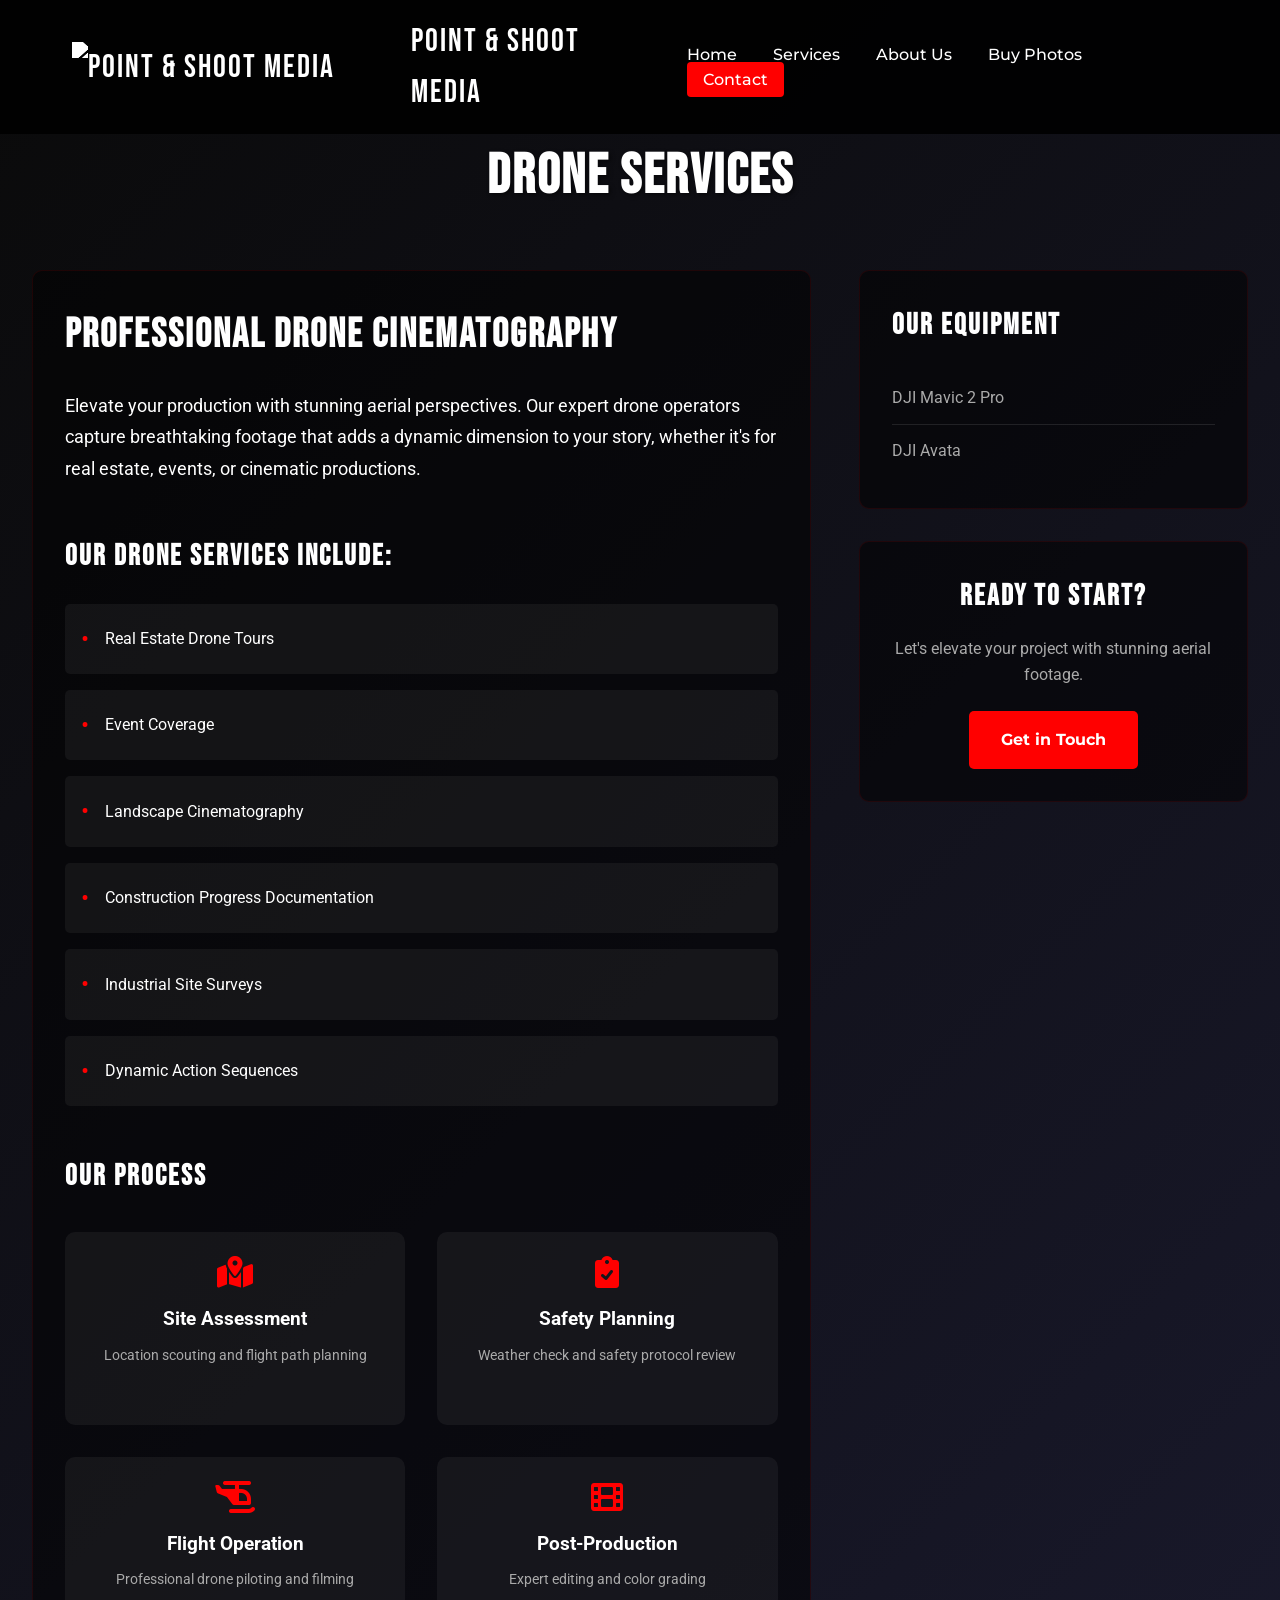
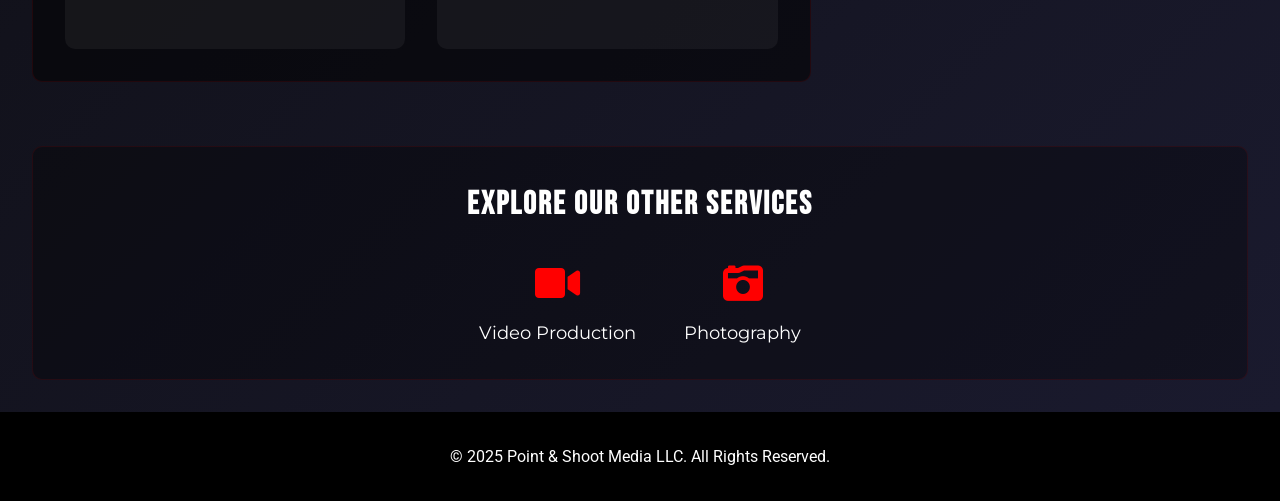
==== drone-services.html @ abb9f900 "Add files via upload" ====
<!DOCTYPE html>
<html lang="en">
<head>
    <meta charset="UTF-8">
    <meta name="viewport" content="width=device-width, initial-scale=1.0">
    <title>Drone Services - Point & Shoot Media LLC</title>
    <meta name="description" content="Professional drone cinematography and aerial services for stunning perspectives and dynamic shots.">
    <link rel="stylesheet" href="styles.css">
    <link rel="stylesheet" href="https://cdnjs.cloudflare.com/ajax/libs/font-awesome/6.0.0/css/all.min.css">
    <link href="https://fonts.googleapis.com/css2?family=Bebas+Neue&family=Montserrat:wght@400;700&family=Roboto:wght@300;400;500&display=swap" rel="stylesheet">
</head>
<body>
    <!-- Navigation -->
    <nav class="navbar">
        <div class="nav-container">
            <a href="index.html" class="logo" style="display: flex; align-items: center;"><img src="assets/Branding/ICON ONLY.png" alt="Point & Shoot Media Logo" class="nav-logo" style="height: 50px; margin-right: 15px; filter: brightness(0) invert(1);"> Point & Shoot Media</a>
            <div class="nav-links">
                <a href="index.html#home">Home</a>
                <a href="index.html#services">Services</a>
                <a href="index.html#about">About Us</a>
                <a href="https://www.clementho.com" target="_blank">Buy Photos</a>
                <a href="index.html#about" style="background-color: #ff0000; color: white; padding: 8px 16px; border-radius: 4px;">Contact</a>
            </div>
        </div>
    </nav>

    <!-- Service Detail Section -->
    <section class="service-detail-section">
        <div class="service-detail-container">
            <h1>Drone Services</h1>
            
            <div class="service-overview">
                <div class="service-main-content">
                    <h2>Professional Drone Cinematography</h2>
                    <p>Elevate your production with stunning aerial perspectives. Our expert drone operators capture breathtaking footage that adds a dynamic dimension to your story, whether it's for real estate, events, or cinematic productions.</p>
                    
                    <div class="service-features">
                        <h3>Our Drone Services Include:</h3>
                        <ul>
                            <li>Real Estate Drone Tours</li>
                            <li>Event Coverage</li>
                            <li>Landscape Cinematography</li>
                            <li>Construction Progress Documentation</li>
                            <li>Industrial Site Surveys</li>
                            <li>Dynamic Action Sequences</li>
                        </ul>
                    </div>

                    <div class="process-section">
                        <h3>Our Process</h3>
                        <div class="process-steps">
                            <div class="step">
                                <i class="fas fa-map-marked-alt"></i>
                                <h4>Site Assessment</h4>
                                <p>Location scouting and flight path planning</p>
                            </div>
                            <div class="step">
                                <i class="fas fa-clipboard-check"></i>
                                <h4>Safety Planning</h4>
                                <p>Weather check and safety protocol review</p>
                            </div>
                            <div class="step">
                                <i class="fas fa-helicopter"></i>
                                <h4>Flight Operation</h4>
                                <p>Professional drone piloting and filming</p>
                            </div>
                            <div class="step">
                                <i class="fas fa-film"></i>
                                <h4>Post-Production</h4>
                                <p>Expert editing and color grading</p>
                            </div>
                        </div>
                    </div>
                </div>
                
                <div class="service-sidebar">
                    <div class="equipment-section">
                        <h3>Our Equipment</h3>
                        <ul>
                            <li>DJI Mavic 2 Pro</li>
                            <li>DJI Avata</li>
                        </ul>
                    </div>

                    <div class="cta-box">
                        <h3>Ready to Start?</h3>
                        <p>Let's elevate your project with stunning aerial footage.</p>
                        <a href="index.html#about" class="cta-button">Get in Touch</a>
                    </div>
                </div>
            </div>

            <!-- Other Services Section -->
            <div class="other-services">
                <h3>Explore Our Other Services</h3>
                <div class="other-services-grid">
                    <a href="video-production.html" class="other-service-item">
                        <i class="fas fa-video"></i>
                        <span>Video Production</span>
                    </a>
                    <a href="photography.html" class="other-service-item">
                        <i class="fas fa-camera-retro"></i>
                        <span>Photography</span>
                    </a>
                </div>
            </div>
        </div>
    </section>

    <!-- Footer -->
    <footer>
        <p>© 2025 Point & Shoot Media LLC. All Rights Reserved.</p>
    </footer>

    <button id="back-to-top" aria-label="Back to top">
        <i class="fas fa-arrow-up"></i>
    </button>

    <script src="script.js"></script>
</body>
</html>
---- styles.css ----
/* Global Styles */
* {
    margin: 0;
    padding: 0;
    box-sizing: border-box;
}

:root {
    --primary-color: #ff0000;
    --secondary-color: #000000;
    --text-color: #ffffff;
    --background-dark: #1a1a1a;
    --background-light: #f5f5f5;
}

body {
    font-family: 'Roboto', sans-serif;
    line-height: 1.6;
    color: var(--text-color);
    overflow-x: hidden;
}

h1, h2, h3 {
    font-family: 'Bebas Neue', sans-serif;
    letter-spacing: 2px;
}

h2 {
    font-size: 3rem;
    margin-bottom: 2rem;
    text-align: center;
}

.section {
    padding: 5rem 2rem;
    min-height: 100vh;
    display: flex;
    flex-direction: column;
    justify-content: center;
}

/* Navigation */
.navbar {
    position: fixed;
    top: 0;
    left: 0;
    width: 100%;
    background-color: rgba(0, 0, 0, 0.9);
    z-index: 1000;
    padding: 1rem 0;
    transition: background-color 0.3s ease;
}

.nav-container {
    max-width: 1200px;
    margin: 0 auto;
    display: flex;
    justify-content: space-between;
    align-items: center;
    padding: 0 2rem;
}

.logo {
    font-family: 'Bebas Neue', sans-serif;
    font-size: 2rem;
    color: var(--text-color);
    text-decoration: none;
    letter-spacing: 2px;
}

.nav-links a {
    color: var(--text-color);
    text-decoration: none;
    margin-left: 2rem;
    font-family: 'Montserrat', sans-serif;
    font-weight: 500;
    transition: color 0.3s ease;
}

.nav-links a:hover {
    color: var(--primary-color);
}

.nav-links a[href="#contact"] {
    background-color: var(--primary-color);
    padding: 0.5rem 1rem;
    border-radius: 5px;
    transition: all 0.3s ease;
}

.nav-links a[href="#contact"]:hover {
    background-color: #cc0000;
    transform: translateY(-2px);
    color: var(--text-color);
}

/* Home Section */
.home-section {
    padding: 0;
    position: relative;
}

.video-container {
    position: relative;
    width: 100vw;
    height: 100vh;
    overflow: hidden;
}

#background-video {
    position: absolute;
    top: 50%;
    left: 50%;
    transform: translate(-50%, -50%);
    min-width: 100%;
    min-height: 100%;
    width: auto;
    height: auto;
    z-index: 1;
}

.overlay {
    position: absolute;
    top: 0;
    left: 0;
    width: 100%;
    height: 100%;
    background: linear-gradient(to bottom, rgba(0,0,0,0.3), rgba(0,0,0,0.7));
    z-index: 2;
}

.hero-content {
    position: absolute;
    top: 50%;
    left: 50%;
    transform: translate(-50%, -50%);
    text-align: center;
    z-index: 3;
    width: 80%;
    max-width: 800px;
}

.hero-content h1 {
    font-size: 4rem;
    margin-bottom: 1rem;
    text-shadow: 2px 2px 4px rgba(0, 0, 0, 0.5);
}

.subheading {
    font-size: 1.5rem;
    margin-bottom: 2rem;
    font-family: 'Montserrat', sans-serif;
}

.cta-button {
    display: inline-block;
    padding: 1rem 2rem;
    background-color: var(--primary-color);
    color: var(--text-color);
    text-decoration: none;
    border-radius: 5px;
    font-family: 'Montserrat', sans-serif;
    font-weight: bold;
    transition: transform 0.3s ease, background-color 0.3s ease;
}

.cta-button:hover {
    transform: translateY(-3px);
    background-color: #cc0000;
}

/* Services Section */
.services-section {
    background: linear-gradient(135deg, #0a0a0a, #1a1a2e);
    position: relative;
    overflow: hidden;
}

.services-section::before {
    content: '';
    position: absolute;
    top: 0;
    left: 0;
    right: 0;
    bottom: 0;
    background-image: 
        url('data:image/svg+xml;utf8,<svg xmlns="http://www.w3.org/2000/svg" width="100" height="100" viewBox="0 0 100 100"><circle cx="50" cy="50" r="1" fill="rgba(255,0,0,0.1)"/></svg>'),
        url('data:image/svg+xml;utf8,<svg xmlns="http://www.w3.org/2000/svg" width="100" height="100" viewBox="0 0 100 100"><rect x="0" y="0" width="100" height="100" fill="none" stroke="rgba(255,255,255,0.05)" stroke-width="1"/></svg>');
    background-size: 20px 20px, 100px 100px;
    opacity: 0.1;
    pointer-events: none;
}

.services-container {
    max-width: 1400px;
    margin: 0 auto;
    padding: 4rem 2rem;
    position: relative;
}

.section-title {
    font-family: 'Bebas Neue', sans-serif;
    font-size: 4rem;
    color: var(--text-color);
    text-align: center;
    margin-bottom: 3rem;
    position: relative;
    text-shadow: 2px 2px 4px rgba(0, 0, 0, 0.5);
}

.section-title::after {
    content: '';
    display: block;
    width: 100px;
    height: 4px;
    background-color: var(--primary-color);
    margin: 1rem auto;
    box-shadow: 0 0 10px var(--primary-color);
}

.services-grid {
    display: flex;
    gap: 2rem;
    margin-top: 2rem;
    justify-content: center;
    flex-wrap: nowrap;
}

.service-card {
    width: 350px;
    height: 400px;
    background: rgba(0, 0, 0, 0.8);
    border: 1px solid rgba(255, 0, 0, 0.2);
    border-radius: 10px;
    padding: 1.5rem;
    text-align: center;
    transition: all 0.3s ease;
    position: relative;
    overflow: hidden;
    backdrop-filter: blur(5px);
    display: flex;
    flex-direction: column;
}

.service-card::before {
    content: '';
    position: absolute;
    top: 0;
    left: 0;
    right: 0;
    bottom: 0;
    background: linear-gradient(45deg, transparent, rgba(255, 0, 0, 0.1), transparent);
    transform: translateX(-100%);
    transition: transform 0.6s ease;
}

.service-card:hover::before {
    transform: translateX(100%);
}

.service-card:hover {
    transform: scale(1.05);
    border-color: var(--primary-color);
    box-shadow: 0 0 20px rgba(255, 0, 0, 0.3);
}

.service-icon {
    width: 80px;
    height: 80px;
    margin: 0 auto 1.5rem;
    position: relative;
    display: flex;
    align-items: center;
    justify-content: center;
}

.service-icon i {
    font-size: 2.5rem;
    color: var(--primary-color);
    position: relative;
    z-index: 2;
}

.icon-overlay {
    position: absolute;
    width: 100%;
    height: 100%;
    background-size: contain;
    background-repeat: no-repeat;
    background-position: center;
    opacity: 0.3;
    transition: all 0.3s ease;
}

.crosshair::before {
    content: '+';
    position: absolute;
    top: 50%;
    left: 50%;
    transform: translate(-50%, -50%);
    font-size: 2rem;
    color: var(--primary-color);
    opacity: 0.5;
}

.film-reel::before {
    content: '🎞️';
    position: absolute;
    top: 50%;
    left: 50%;
    transform: translate(-50%, -50%);
    font-size: 1.5rem;
    opacity: 0.5;
}

.scissors::before {
    content: '✂️';
    position: absolute;
    top: 50%;
    left: 50%;
    transform: translate(-50%, -50%);
    font-size: 1.5rem;
    opacity: 0.5;
}

.play-button::before {
    content: '▶';
    position: absolute;
    top: 50%;
    left: 50%;
    transform: translate(-50%, -50%);
    font-size: 1.5rem;
    color: var(--primary-color);
    opacity: 0.5;
}

.service-card:hover .service-icon {
    transform: rotate(10deg);
    box-shadow: 0 0 15px rgba(255, 0, 0, 0.5);
}

.service-card:hover .service-icon i {
    text-shadow: 0 0 15px rgba(255, 0, 0, 0.7);
}

.service-card:hover .icon-overlay {
    opacity: 0.5;
    transform: rotate(-10deg);
}

.service-card h3 {
    font-size: 1.8rem;
    margin-bottom: 1rem;
    color: var(--text-light);
}

.service-card h3::after {
    content: '';
    position: absolute;
    bottom: -5px;
    left: 50%;
    transform: translateX(-50%);
    width: 40px;
    height: 2px;
    background-color: var(--primary-color);
    transition: width 0.3s ease;
}

.service-card:hover h3::after {
    width: 80px;
}

.service-card p {
    font-size: 1rem;
    line-height: 1.6;
    margin-bottom: 1.5rem;
    color: var(--text-light);
    flex-grow: 1;
}

.learn-more-btn {
    display: inline-block;
    padding: 0.8rem 1.5rem;
    background-color: var(--primary-color);
    color: var(--text-color);
    text-decoration: none;
    border-radius: 5px;
    font-family: 'Montserrat', sans-serif;
    font-weight: 600;
    transition: all 0.3s ease;
    position: relative;
    overflow: hidden;
    box-shadow: 0 4px 6px rgba(0, 0, 0, 0.2);
    margin-top: 1.5rem;
}

.learn-more-btn:hover {
    background-color: var(--text-color);
    color: var(--primary-color);
    transform: translateY(-2px);
    box-shadow: 0 6px 8px rgba(0, 0, 0, 0.3);
}

/* Clients Section */
.clients-section {
    background-color: var(--background-dark);
}

.portfolio-container {
    position: relative;
    max-width: 100%;
    margin: 0 auto;
    padding: 0 60px;
}

.portfolio-nav {
    position: absolute;
    top: 50%;
    transform: translateY(-50%);
    width: 50px;
    height: 50px;
    background-color: rgba(255, 255, 255, 0.1);
    border: 2px solid white;
    border-radius: 50%;
    display: flex;
    align-items: center;
    justify-content: center;
    cursor: pointer;
    transition: all 0.3s ease;
    z-index: 10;
    color: white;
    font-size: 1.5rem;
}

.portfolio-nav:hover {
    background-color: rgba(255, 255, 255, 0.2);
    transform: translateY(-50%) scale(1.1);
}

.portfolio-nav.prev {
    left: 0;
}

.portfolio-nav.next {
    right: 0;
}

.portfolio-grid {
    display: flex;
    gap: 2rem;
    max-width: 100%;
    overflow-x: auto;
    scroll-behavior: smooth;
    scrollbar-width: none;
    -ms-overflow-style: none;
    padding: 2rem 0;
}

.portfolio-grid::-webkit-scrollbar {
    display: none;
}

.portfolio-item {
    flex: 0 0 400px;
    position: relative;
    overflow: hidden;
    border-radius: 10px;
}

.thumbnail {
    position: relative;
    padding-top: 56.25%; /* 16:9 Aspect Ratio */
    overflow: hidden;
}

.thumbnail img {
    position: absolute;
    top: 0;
    left: 0;
    width: 100%;
    height: 100%;
    object-fit: cover;
    transition: transform 0.3s ease;
}

.play-button {
    display: none !important;
}

.portfolio-item:hover .play-button {
    display: none !important;
}

.firearms-video .play-button {
    display: none !important;
}

.portfolio-item:hover img {
    transform: scale(1.1);
}

.project-info {
    padding: 1rem;
    background-color: rgba(0, 0, 0, 0.8);
}

.video-title {
    font-family: 'Bebas Neue', sans-serif;
    font-size: 1.2rem;
    color: var(--text-color);
    margin-bottom: 0.5rem;
}

.project-type {
    color: var(--primary-color);
    font-size: 0.9rem;
    font-family: 'Montserrat', sans-serif;
    text-transform: uppercase;
    letter-spacing: 1px;
}

/* About Section */
.about-section {
    background: linear-gradient(135deg, #1a1a1a, #000000);
}

.about-container {
    max-width: 1200px;
    margin: 0 auto;
    display: grid;
    grid-template-columns: 1fr 1fr;
    gap: 4rem;
    align-items: center;
}

.about-content {
    padding-right: 2rem;
}

.about-image {
    border-radius: 10px;
    overflow: hidden;
    box-shadow: 0 4px 20px rgba(0, 0, 0, 0.3);
}

.about-image img {
    width: 100%;
    height: auto;
    display: block;
}

/* Meet Team Button */
.meet-team-btn {
    display: inline-block;
    padding: 1rem 2rem;
    background-color: #ff0000;
    color: white;
    text-decoration: none;
    border-radius: 5px;
    font-family: 'Montserrat', sans-serif;
    font-weight: 600;
    text-transform: uppercase;
    letter-spacing: 1px;
    transition: all 0.3s ease;
    margin-top: 1.5rem;
    border: none;
    cursor: pointer;
}

.meet-team-btn:hover {
    background-color: #cc0000;
    transform: translateY(-2px);
    box-shadow: 0 4px 8px rgba(0, 0, 0, 0.2);
}

/* Contact Section */
.contact-section {
    background-color: var(--background-dark);
}

.contact-container {
    max-width: 1200px;
    margin: 0 auto;
    display: grid;
    grid-template-columns: 1fr 1fr;
    gap: 4rem;
}

.contact-form {
    display: flex;
    flex-direction: column;
    gap: 1rem;
}

.contact-form input,
.contact-form textarea {
    padding: 1rem;
    border: none;
    border-radius: 5px;
    background-color: rgba(255, 255, 255, 0.1);
    color: var(--text-color);
}

.contact-form textarea {
    min-height: 150px;
    resize: vertical;
}

.submit-button {
    padding: 1rem 2rem;
    background-color: var(--primary-color);
    color: var(--text-color);
    border: none;
    border-radius: 5px;
    cursor: pointer;
    font-family: 'Montserrat', sans-serif;
    font-weight: bold;
    transition: background-color 0.3s ease;
}

.submit-button:hover {
    background-color: #cc0000;
}

.contact-info {
    display: flex;
    flex-direction: column;
    gap: 2rem;
}

.info-item {
    display: flex;
    align-items: center;
    gap: 1rem;
}

.info-item i {
    font-size: 1.5rem;
    color: var(--primary-color);
}

.social-links {
    display: flex;
    gap: 1rem;
}

.social-links a {
    color: var(--text-color);
    font-size: 1.5rem;
    transition: color 0.3s ease;
}

.social-links a:hover {
    color: var(--primary-color);
}

/* Footer */
footer {
    background-color: #000000;
    padding: 2rem;
    text-align: center;
}

/* Responsive Design */
@media (max-width: 768px) {
    .nav-container {
        flex-direction: column;
        gap: 1rem;
    }

    .nav-links {
        display: flex;
        flex-wrap: wrap;
        justify-content: center;
        gap: 1rem;
    }

    .nav-links a {
        margin: 0;
    }

    .hero-content h1 {
        font-size: 3rem;
    }

    .about-container,
    .contact-container {
        grid-template-columns: 1fr;
    }

    .about-content {
        padding-right: 0;
    }

    .portfolio-item {
        flex: 0 0 300px;
    }

    .play-button {
        width: 60px;
        height: 60px;
    }

    .play-button i {
        font-size: 1.5rem;
    }

    .portfolio-container {
        padding: 0 40px;
    }

    .portfolio-nav {
        width: 40px;
        height: 40px;
        font-size: 1.2rem;
    }

    .services-grid {
        flex-wrap: wrap;
    }
    
    .service-card {
        width: 280px;
        height: 320px;
    }
}

/* Animations */
@keyframes fadeIn {
    from {
        opacity: 0;
        transform: translateY(20px);
    }
    to {
        opacity: 1;
        transform: translateY(0);
    }
}

.section {
    animation: fadeIn 1s ease-out;
}

.company-name {
    position: absolute;
    top: 20px;
    left: 20px;
    color: white;
    font-size: 2rem;
    font-weight: bold;
    text-shadow: 2px 2px 4px rgba(0, 0, 0, 0.5);
    z-index: 3;
    letter-spacing: 1px;
}

/* Back to Top Button */
#back-to-top {
    position: fixed;
    bottom: 30px;
    right: 30px;
    width: 50px;
    height: 50px;
    border-radius: 50%;
    background-color: var(--primary-color);
    color: var(--text-color);
    border: none;
    cursor: pointer;
    display: flex;
    justify-content: center;
    align-items: center;
    opacity: 0;
    visibility: hidden;
    transition: all 0.3s ease;
    z-index: 999;
    box-shadow: 0 4px 10px rgba(0, 0, 0, 0.3);
}

#back-to-top.visible {
    opacity: 1;
    visibility: visible;
}

#back-to-top:hover {
    background-color: #cc0000;
    transform: translateY(-3px);
    box-shadow: 0 6px 15px rgba(0, 0, 0, 0.4);
}

#back-to-top i {
    font-size: 1.5rem;
}

@media (max-width: 768px) {
    #back-to-top {
        bottom: 20px;
        right: 20px;
        width: 40px;
        height: 40px;
    }
    
    #back-to-top i {
        font-size: 1.2rem;
    }
}

/* Client Logo Carousel */
.client-logos-section {
    margin-top: 4rem;
    padding: 2rem 0;
}

.client-logos-section h3 {
    text-align: center;
    font-size: 2rem;
    margin-bottom: 2rem;
    color: var(--text-color);
}

.client-logos-grid {
    display: flex;
    flex-wrap: nowrap;
    justify-content: center;
    align-items: center;
    gap: 2rem;
    margin: 0;
    padding: 2rem;
    overflow-x: auto;
    -webkit-overflow-scrolling: touch;
    scrollbar-width: none;
    -ms-overflow-style: none;
    background-color: rgba(0, 0, 0, 0.7);
    border-top: 1px solid rgba(255, 0, 0, 0.2);
    position: absolute;
    bottom: 0;
    left: 0;
    right: 0;
    z-index: 3;
}

.client-logos-grid::-webkit-scrollbar {
    display: none;
}

.client-logo {
    flex: 0 0 auto;
    width: 150px;
    height: 80px;
    display: flex;
    align-items: center;
    justify-content: center;
    transition: transform 0.3s ease;
}

.client-logo:hover {
    transform: scale(1.05);
}

.client-logo img {
    max-width: 100%;
    max-height: 100%;
    object-fit: contain;
    transition: filter 0.3s ease;
}

/* White filter for logos 5 and 6 */
.client-logo:nth-child(5) img,
.client-logo:nth-child(6) img {
    filter: brightness(0) invert(1);
}

.client-logo:nth-child(5):hover img,
.client-logo:nth-child(6):hover img {
    filter: brightness(0) invert(1);
    transform: scale(1.05);
}

@media (max-width: 768px) {
    .client-logos-grid {
        gap: 1.5rem;
        padding: 1.5rem;
    }
    
    .client-logo {
        width: 120px;
        height: 60px;
    }
}

@media (max-width: 480px) {
    .client-logos-grid {
        gap: 1rem;
        padding: 1rem;
    }
    
    .client-logo {
        width: 100px;
        height: 50px;
    }
}

/* BTS Gallery Styles */
.bts-gallery-container {
    margin-top: 5rem;
    padding: 0 2rem;
}

.bts-gallery-container h3 {
    font-family: 'Bebas Neue', sans-serif;
    font-size: 2.5rem;
    color: var(--text-color);
    text-align: center;
    margin-bottom: 2rem;
}

.bts-carousel {
    position: relative;
    max-width: 1400px;
    margin: 0 auto;
    padding: 0 60px;
}

.bts-track {
    display: flex;
    gap: 0;
    overflow-x: auto;
    scroll-behavior: smooth;
    scrollbar-width: none;
    -ms-overflow-style: none;
    padding: 1rem 0;
    background: #000;
}

.bts-track::-webkit-scrollbar {
    display: none;
}

.bts-item {
    flex: 0 0 400px;
    position: relative;
    overflow: hidden;
    aspect-ratio: 4/3;
}

.bts-item img {
    width: 100%;
    height: 100%;
    object-fit: cover;
}

.bts-nav {
    position: absolute;
    top: 50%;
    transform: translateY(-50%);
    width: 50px;
    height: 50px;
    background-color: rgba(255, 255, 255, 0.1);
    border: 2px solid white;
    border-radius: 50%;
    display: flex;
    align-items: center;
    justify-content: center;
    cursor: pointer;
    transition: all 0.3s ease;
    z-index: 10;
    color: white;
    font-size: 1.5rem;
}

.bts-nav:hover {
    background-color: rgba(255, 255, 255, 0.2);
}

.bts-nav.prev {
    left: 0;
}

.bts-nav.next {
    right: 0;
}

@media (max-width: 768px) {
    .bts-carousel {
        padding: 0 40px;
    }

    .bts-item {
        flex: 0 0 300px;
    }

    .bts-nav {
        width: 40px;
        height: 40px;
        font-size: 1.2rem;
    }
}

@media (max-width: 576px) {
    .bts-gallery-container {
        margin-top: 3rem;
        padding: 0 1rem;
    }

    .bts-item {
        flex: 0 0 250px;
    }
}

/* Service Detail Page Styles */
.service-detail-section {
    padding-top: 100px;
    min-height: 100vh;
    background: linear-gradient(135deg, #0a0a0a, #1a1a2e);
    color: var(--text-color);
}

.service-detail-container {
    max-width: 1400px;
    margin: 0 auto;
    padding: 2rem;
}

.service-detail-section h1 {
    font-family: 'Bebas Neue', sans-serif;
    font-size: 3.5rem;
    text-align: center;
    margin-bottom: 3rem;
    color: var(--text-color);
    text-shadow: 2px 2px 4px rgba(0, 0, 0, 0.5);
}

.service-overview {
    display: grid;
    grid-template-columns: 2fr 1fr;
    gap: 3rem;
    align-items: start;
}

.service-main-content {
    background: rgba(0, 0, 0, 0.5);
    padding: 2rem;
    border-radius: 10px;
    border: 1px solid rgba(255, 0, 0, 0.1);
}

.service-main-content h2 {
    font-size: 2.5rem;
    margin-bottom: 1.5rem;
    text-align: left;
}

.service-main-content p {
    font-size: 1.1rem;
    line-height: 1.8;
    margin-bottom: 2rem;
}

.service-features {
    margin: 3rem 0;
}

.service-features h3 {
    font-size: 1.8rem;
    margin-bottom: 1.5rem;
    color: var(--text-color);
}

.service-features ul {
    list-style: none;
    padding: 0;
}

.service-features li {
    padding: 1rem;
    margin-bottom: 1rem;
    background: rgba(255, 255, 255, 0.05);
    border-radius: 5px;
    display: flex;
    align-items: center;
}

.service-features li::before {
    content: '•';
    color: var(--primary-color);
    font-size: 1.5rem;
    margin-right: 1rem;
}

.process-section {
    margin-top: 3rem;
}

.process-section h3 {
    font-size: 1.8rem;
    margin-bottom: 2rem;
}

.process-steps {
    display: grid;
    grid-template-columns: repeat(2, 1fr);
    gap: 2rem;
}

.step {
    background: rgba(255, 255, 255, 0.05);
    padding: 1.5rem;
    border-radius: 10px;
    text-align: center;
}

.step i {
    font-size: 2rem;
    color: var(--primary-color);
    margin-bottom: 1rem;
}

.step h4 {
    font-size: 1.2rem;
    margin-bottom: 0.5rem;
    color: var(--text-color);
}

.step p {
    font-size: 0.9rem;
    color: #aaa;
}

.service-sidebar {
    position: sticky;
    top: 100px;
}

.equipment-section {
    background: rgba(0, 0, 0, 0.5);
    padding: 2rem;
    border-radius: 10px;
    margin-bottom: 2rem;
    border: 1px solid rgba(255, 0, 0, 0.1);
}

.equipment-section h3 {
    font-size: 1.8rem;
    margin-bottom: 1.5rem;
    color: var(--text-color);
}

.equipment-section ul {
    list-style: none;
    padding: 0;
}

.equipment-section li {
    padding: 0.8rem 0;
    border-bottom: 1px solid rgba(255, 255, 255, 0.1);
    color: #aaa;
}

.equipment-section li:last-child {
    border-bottom: none;
}

.cta-box {
    background: rgba(0, 0, 0, 0.5);
    padding: 2rem;
    border-radius: 10px;
    text-align: center;
    border: 1px solid rgba(255, 0, 0, 0.1);
}

.cta-box h3 {
    font-size: 1.8rem;
    margin-bottom: 1rem;
    color: var(--text-color);
}

.cta-box p {
    margin-bottom: 1.5rem;
    color: #aaa;
}

.cta-box .cta-button {
    display: inline-block;
    padding: 1rem 2rem;
    background-color: var(--primary-color);
    color: var(--text-color);
    text-decoration: none;
    border-radius: 5px;
    font-weight: bold;
    transition: all 0.3s ease;
}

.cta-box .cta-button:hover {
    background-color: #cc0000;
    transform: translateY(-2px);
}

.view-work-button {
    display: inline-block;
    padding: 0.8rem 1.5rem;
    background-color: transparent;
    color: var(--text-color);
    text-decoration: none;
    border-radius: 5px;
    font-family: 'Montserrat', sans-serif;
    font-weight: 600;
    transition: all 0.3s ease;
    border: 1px solid rgba(255, 255, 255, 0.2);
    margin-top: 1rem;
}

.view-work-button:hover {
    background-color: rgba(255, 255, 255, 0.1);
    transform: translateY(-2px);
    border-color: rgba(255, 255, 255, 0.3);
}

@media (max-width: 1200px) {
    .service-overview {
        grid-template-columns: 1fr;
    }

    .service-sidebar {
        position: static;
        display: grid;
        grid-template-columns: 1fr 1fr;
        gap: 2rem;
    }
}

@media (max-width: 768px) {
    .service-detail-section {
        padding-top: 80px;
    }

    .service-detail-section h1 {
        font-size: 2.5rem;
    }

    .process-steps {
        grid-template-columns: 1fr;
    }

    .service-sidebar {
        grid-template-columns: 1fr;
    }

    .service-main-content h2 {
        font-size: 2rem;
    }
}

/* Photo Grid Styles */
.photo-grid-section {
    padding: 4rem 2rem;
    background-color: var(--background-dark);
}

.photo-grid {
    display: grid;
    grid-template-columns: repeat(3, 1fr);
    gap: 1.5rem;
    max-width: 1400px;
    margin: 0 auto;
}

.photo-item {
    position: relative;
    width: 100%;
    padding-bottom: 100%;
    overflow: hidden;
    border-radius: 8px;
    background-color: rgba(0, 0, 0, 0.3);
    transition: transform 0.3s ease, box-shadow 0.3s ease;
}

.photo-item:hover {
    transform: scale(1.05);
    box-shadow: 0 0 20px rgba(255, 0, 0, 0.3);
}

.photo-item img {
    position: absolute;
    top: 0;
    left: 0;
    width: 100%;
    height: 100%;
    object-fit: cover;
    transition: transform 0.3s ease;
}

.photo-item:hover img {
    transform: scale(1.1);
}

@media (max-width: 1200px) {
    .photo-grid {
        grid-template-columns: repeat(2, 1fr);
    }
}

@media (max-width: 768px) {
    .photo-grid {
        grid-template-columns: 1fr;
        gap: 1rem;
    }
    
    .photo-grid-section {
        padding: 2rem 1rem;
    }
}

/* Photography Categories Styles */
.photography-categories {
    background-color: #0a0a0a;
    padding: 4rem 0;
}

.categories-container {
    max-width: 1800px;
    margin: 0 auto;
    padding: 0 2rem;
}

.category-section {
    margin-bottom: 4rem;
    background-color: rgba(20, 20, 20, 0.7);
    padding: 2rem;
    border-radius: 8px;
    border: 1px solid rgba(255, 0, 0, 0.1);
}

.category-section h2 {
    font-family: 'Bebas Neue', sans-serif;
    color: #fff;
    font-size: 2.5rem;
    margin-bottom: 2rem;
    text-align: center;
}

.category-thumbnails {
    display: flex;
    gap: 1rem;
    justify-content: center;
    flex-wrap: nowrap;
    overflow-x: auto;
    padding: 1rem 0;
    scrollbar-width: none;
    -ms-overflow-style: none;
}

.category-thumbnails::-webkit-scrollbar {
    display: none;
}

.thumbnail-item {
    width: 400px;
    height: 300px;
    overflow: hidden;
    border-radius: 8px;
    position: relative;
    transition: transform 0.3s ease;
    flex-shrink: 0;
}

/* Portrait orientation for people and animal photography */
.category-section:nth-child(3) .thumbnail-item,
.category-section:nth-child(4) .thumbnail-item {
    width: 250px;
    height: 375px;
}

.thumbnail-item img {
    width: 100%;
    height: 100%;
    object-fit: cover;
    transition: transform 0.3s ease;
    image-rendering: -webkit-optimize-contrast;
    image-rendering: crisp-edges;
    -webkit-backface-visibility: hidden;
    backface-visibility: hidden;
    transform: translateZ(0);
}

/* Ensure images are loaded at high quality */
@media (-webkit-min-device-pixel-ratio: 2), (min-resolution: 192dpi) {
    .thumbnail-item img {
        image-rendering: auto;
    }
}

.thumbnail-item:hover {
    transform: scale(1.05);
    box-shadow: 0 0 20px rgba(255, 0, 0, 0.3);
}

.thumbnail-item:hover img {
    transform: scale(1.1);
}

/* Responsive adjustments */
@media (max-width: 1600px) {
    .categories-container {
        max-width: 1400px;
    }
    
    .category-section:nth-child(3) .thumbnail-item,
    .category-section:nth-child(4) .thumbnail-item {
        width: 200px;
        height: 300px;
    }
}

@media (max-width: 1200px) {
    .thumbnail-item {
        width: 350px;
        height: 262px;
    }
    
    .category-section:nth-child(3) .thumbnail-item,
    .category-section:nth-child(4) .thumbnail-item {
        width: 175px;
        height: 262px;
    }
}

@media (max-width: 768px) {
    .category-thumbnails {
        gap: 0.5rem;
    }
    
    .thumbnail-item {
        width: 300px;
        height: 225px;
    }
    
    .category-section:nth-child(3) .thumbnail-item,
    .category-section:nth-child(4) .thumbnail-item {
        width: 150px;
        height: 225px;
    }
    
    .category-section h2 {
        font-size: 2rem;
    }
}

@media (max-width: 480px) {
    .thumbnail-item {
        width: 250px;
        height: 187px;
    }
    
    .category-section:nth-child(3) .thumbnail-item,
    .category-section:nth-child(4) .thumbnail-item {
        width: 125px;
        height: 187px;
    }
    
    .category-section h2 {
        font-size: 1.8rem;
    }
}

/* Other Services Section */
.other-services {
    margin-top: 4rem;
    padding: 2rem;
    background-color: rgba(0, 0, 0, 0.3);
    border-radius: 10px;
    border: 1px solid rgba(255, 0, 0, 0.1);
}

.other-services h3 {
    text-align: center;
    font-family: 'Bebas Neue', sans-serif;
    font-size: 2rem;
    color: var(--text-color);
    margin-bottom: 2rem;
}

.other-services-grid {
    display: flex;
    justify-content: center;
    gap: 3rem;
}

.other-service-item {
    display: flex;
    flex-direction: column;
    align-items: center;
    text-decoration: none;
    color: var(--text-color);
    transition: all 0.3s ease;
}

.other-service-item i {
    font-size: 2.5rem;
    color: var(--primary-color);
    margin-bottom: 1rem;
    transition: transform 0.3s ease;
}

.other-service-item span {
    font-family: 'Montserrat', sans-serif;
    font-size: 1.1rem;
}

.other-service-item:hover {
    transform: translateY(-5px);
}

.other-service-item:hover i {
    transform: scale(1.2);
    color: #ff3333;
}

@media (max-width: 768px) {
    .other-services-grid {
        flex-direction: column;
        gap: 2rem;
    }
    
    .other-services {
        margin-top: 2rem;
        padding: 1.5rem;
    }
}

/* Awards Section */
.awards-section {
    margin: 4rem 0;
    padding: 2rem;
    background: rgba(0, 0, 0, 0.7);
    border-radius: 10px;
    border: 1px solid rgba(255, 0, 0, 0.2);
}

.awards-section h3 {
    text-align: center;
    font-family: 'Bebas Neue', sans-serif;
    font-size: 2.5rem;
    color: #fff;
    margin-bottom: 2rem;
    letter-spacing: 2px;
}

.awards-grid {
    display: grid;
    grid-template-columns: repeat(4, 1fr);
    gap: 1.5rem;
    max-width: 1600px;
    margin: 0 auto;
}

.award-item {
    text-align: center;
    padding: 1.5rem;
    background: rgba(255, 255, 255, 0.05);
    border-radius: 8px;
    transition: transform 0.3s ease, box-shadow 0.3s ease;
}

.award-item:hover {
    transform: translateY(-5px);
    box-shadow: 0 5px 15px rgba(255, 0, 0, 0.2);
}

.award-thumbnail {
    width: 100%;
    aspect-ratio: 1;
    margin-bottom: 1rem;
    border-radius: 8px;
    overflow: hidden;
    position: relative;
}

.award-thumbnail img {
    width: 100%;
    height: 100%;
    object-fit: cover;
    transition: transform 0.3s ease;
}

.award-item:hover .award-thumbnail img {
    transform: scale(1.1);
}

.award-item h4 {
    font-family: 'Montserrat', sans-serif;
    color: #fff;
    margin-bottom: 0.5rem;
    font-size: 1.1rem;
}

.award-item p {
    color: rgba(255, 255, 255, 0.7);
    font-size: 0.9rem;
}

@media (max-width: 1200px) {
    .awards-grid {
        grid-template-columns: repeat(2, 1fr);
    }
}

@media (max-width: 768px) {
    .awards-grid {
        grid-template-columns: repeat(2, 1fr);
        gap: 1rem;
    }

    .awards-section {
        padding: 1.5rem;
        margin: 3rem 0;
    }

    .award-item {
        padding: 1rem;
    }
}

@media (max-width: 480px) {
    .awards-grid {
        grid-template-columns: 1fr;
    }
}

/* Team Section */
.team-section {
    background: linear-gradient(135deg, #1a1a1a, #000000);
    padding: 5rem 2rem;
}

.team-container {
    max-width: 1400px;
    margin: 0 auto;
}

.main-team,
.partners-grid {
    display: grid;
    gap: 2rem;
}

.main-team {
    grid-template-columns: repeat(2, 1fr);
    margin-bottom: 5rem;
}

.partners-grid {
    grid-template-columns: repeat(3, 1fr);
}

.partners-title {
    margin-top: 4rem;
    margin-bottom: 3rem;
    position: relative;
}

.partners-title::after {
    content: '';
    display: block;
    width: 100px;
    height: 2px;
    background-color: var(--primary-color);
    margin: 1rem auto;
}

.team-member {
    background: rgba(0, 0, 0, 0.3);
    border-radius: 10px;
    overflow: hidden;
    border: 1px solid rgba(255, 0, 0, 0.05);
    transition: transform 0.3s ease, box-shadow 0.3s ease;
    width: 100%;
    max-width: 400px;
    margin: 0 auto;
}

.team-member:hover {
    transform: translateY(-5px);
    box-shadow: 0 5px 15px rgba(255, 0, 0, 0.2);
}

.member-image {
    width: 100%;
    aspect-ratio: 1;
    overflow: hidden;
}

.member-image img {
    width: 100%;
    height: 100%;
    object-fit: cover;
    transition: transform 0.3s ease;
}

.team-member:hover .member-image img {
    transform: scale(1.1);
}

.member-info {
    padding: 2rem;
    text-align: center;
}

.member-info h3 {
    font-family: 'Bebas Neue', sans-serif;
    font-size: 1.8rem;
    color: #fff;
    margin-bottom: 0.5rem;
    letter-spacing: 1px;
}

.member-role {
    color: var(--primary-color);
    font-family: 'Montserrat', sans-serif;
    font-size: 1rem;
    margin-bottom: 1rem;
}

.member-bio {
    color: rgba(255, 255, 255, 0.7);
    font-size: 0.9rem;
    line-height: 1.6;
    margin-bottom: 1.5rem;
}

@media (max-width: 1200px) {
    .main-team,
    .partners-grid {
        grid-template-columns: repeat(2, 1fr);
    }
}

@media (max-width: 768px) {
    .main-team,
    .partners-grid {
        grid-template-columns: 1fr;
    }
    
    .team-section {
        padding: 3rem 1rem;
    }
    
    .main-team {
        margin-bottom: 3rem;
    }
    
    .partners-title {
        margin-top: 2rem;
        margin-bottom: 2rem;
    }
}
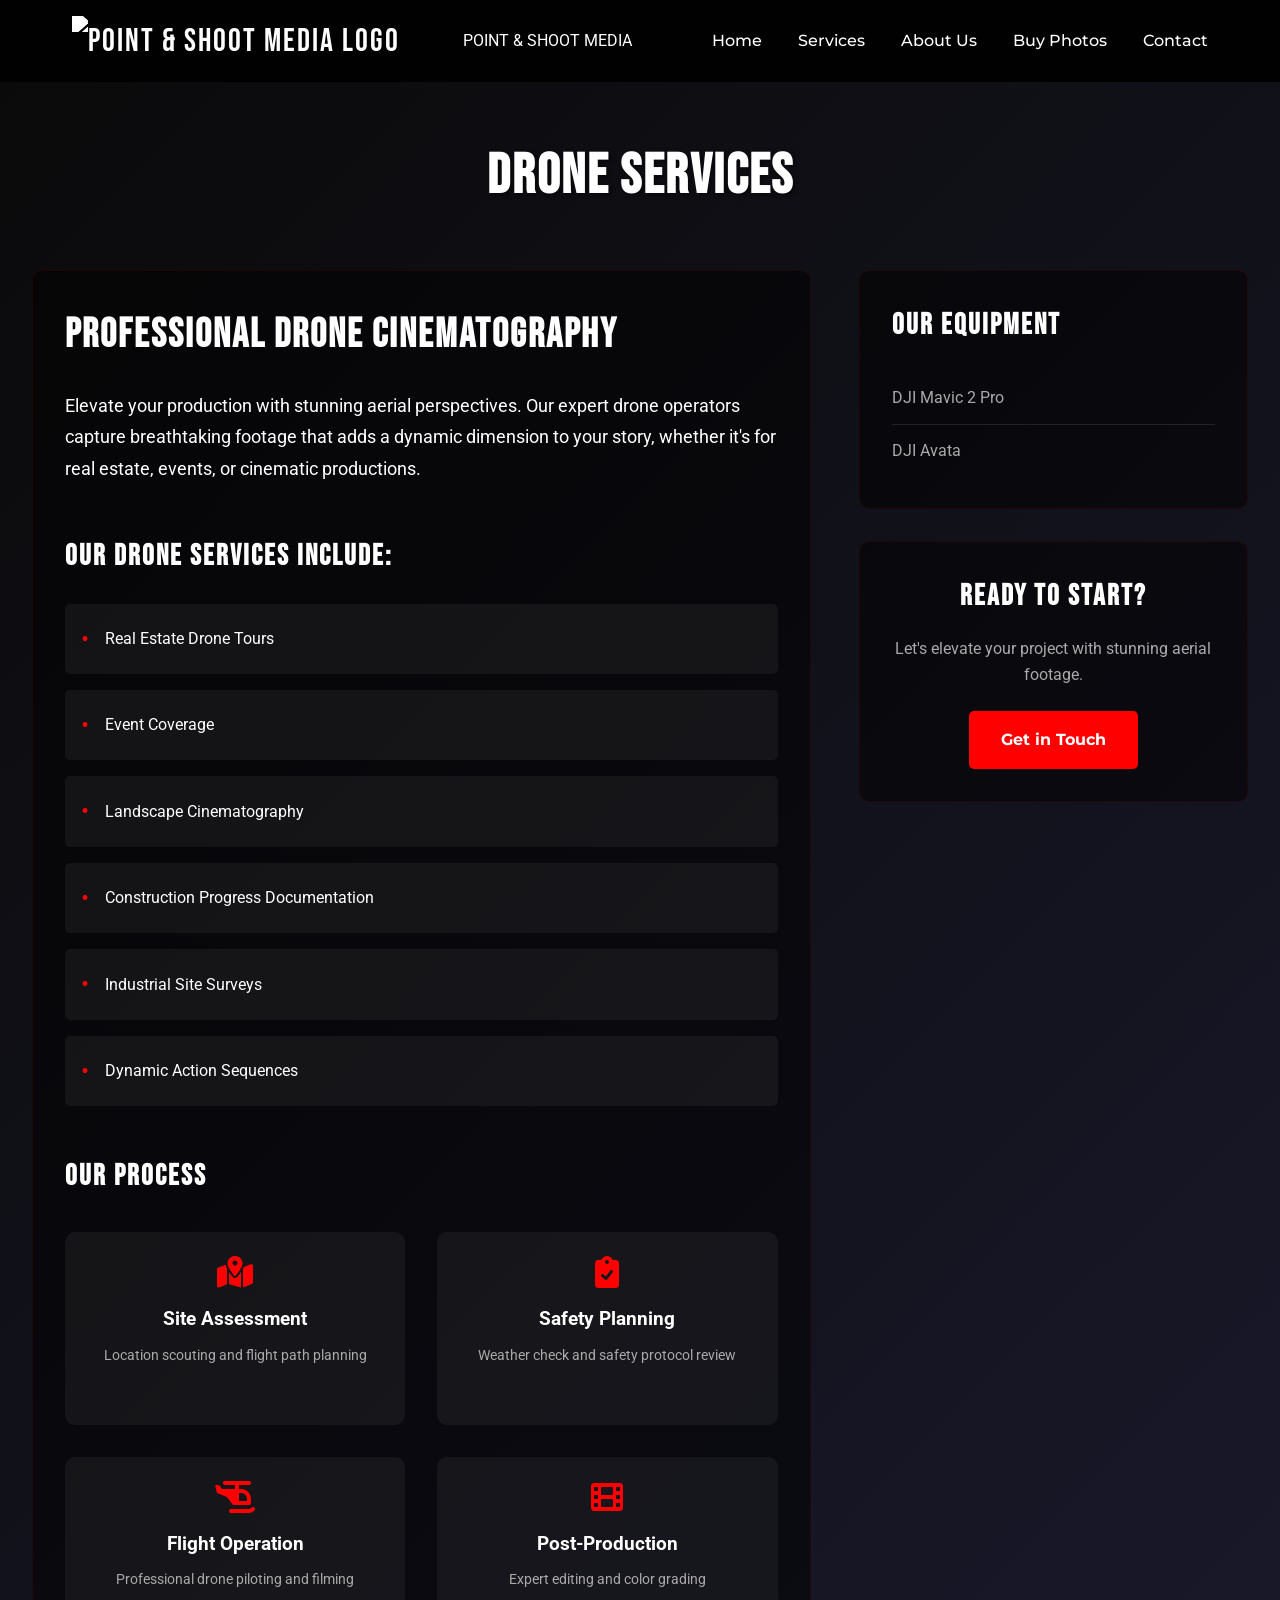
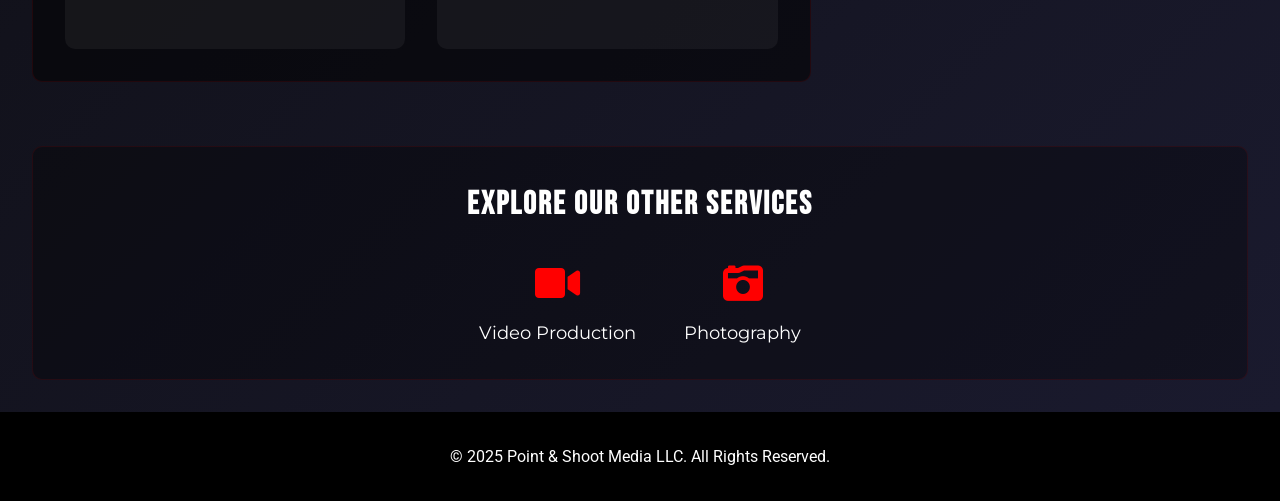
==== commit 07dee035: "Update drone-services.html" ====
--- a/drone-services.html
+++ b/drone-services.html
@@ -13,13 +13,17 @@
     <!-- Navigation -->
     <nav class="navbar">
         <div class="nav-container">
-            <a href="index.html" class="logo" style="display: flex; align-items: center;"><img src="assets/Branding/ICON ONLY.png" alt="Point & Shoot Media Logo" class="nav-logo" style="height: 50px; margin-right: 15px; filter: brightness(0) invert(1);"> Point & Shoot Media</a>
+            <a href="index.html" class="logo" style="display: flex; align-items: center;"><img src="assets/Branding/ICON ONLY.png" alt="Point & Shoot Media Logo" class="nav-logo" style="height: 50px; margin-right: 15px; filter: brightness(0) invert(1);"></a>
+            <div class="logo-text">
+                <span>POINT & SHOOT</span>
+                <span>MEDIA</span>
+            </div>
             <div class="nav-links">
                 <a href="index.html#home">Home</a>
                 <a href="index.html#services">Services</a>
                 <a href="index.html#about">About Us</a>
                 <a href="https://www.clementho.com" target="_blank">Buy Photos</a>
-                <a href="index.html#about" style="background-color: #ff0000; color: white; padding: 8px 16px; border-radius: 4px;">Contact</a>
+                <a href="index.html#about" class="contact-btn">Contact</a>
             </div>
         </div>
     </nav>
@@ -118,4 +122,4 @@
 
     <script src="script.js"></script>
 </body>
-</html> +</html> 
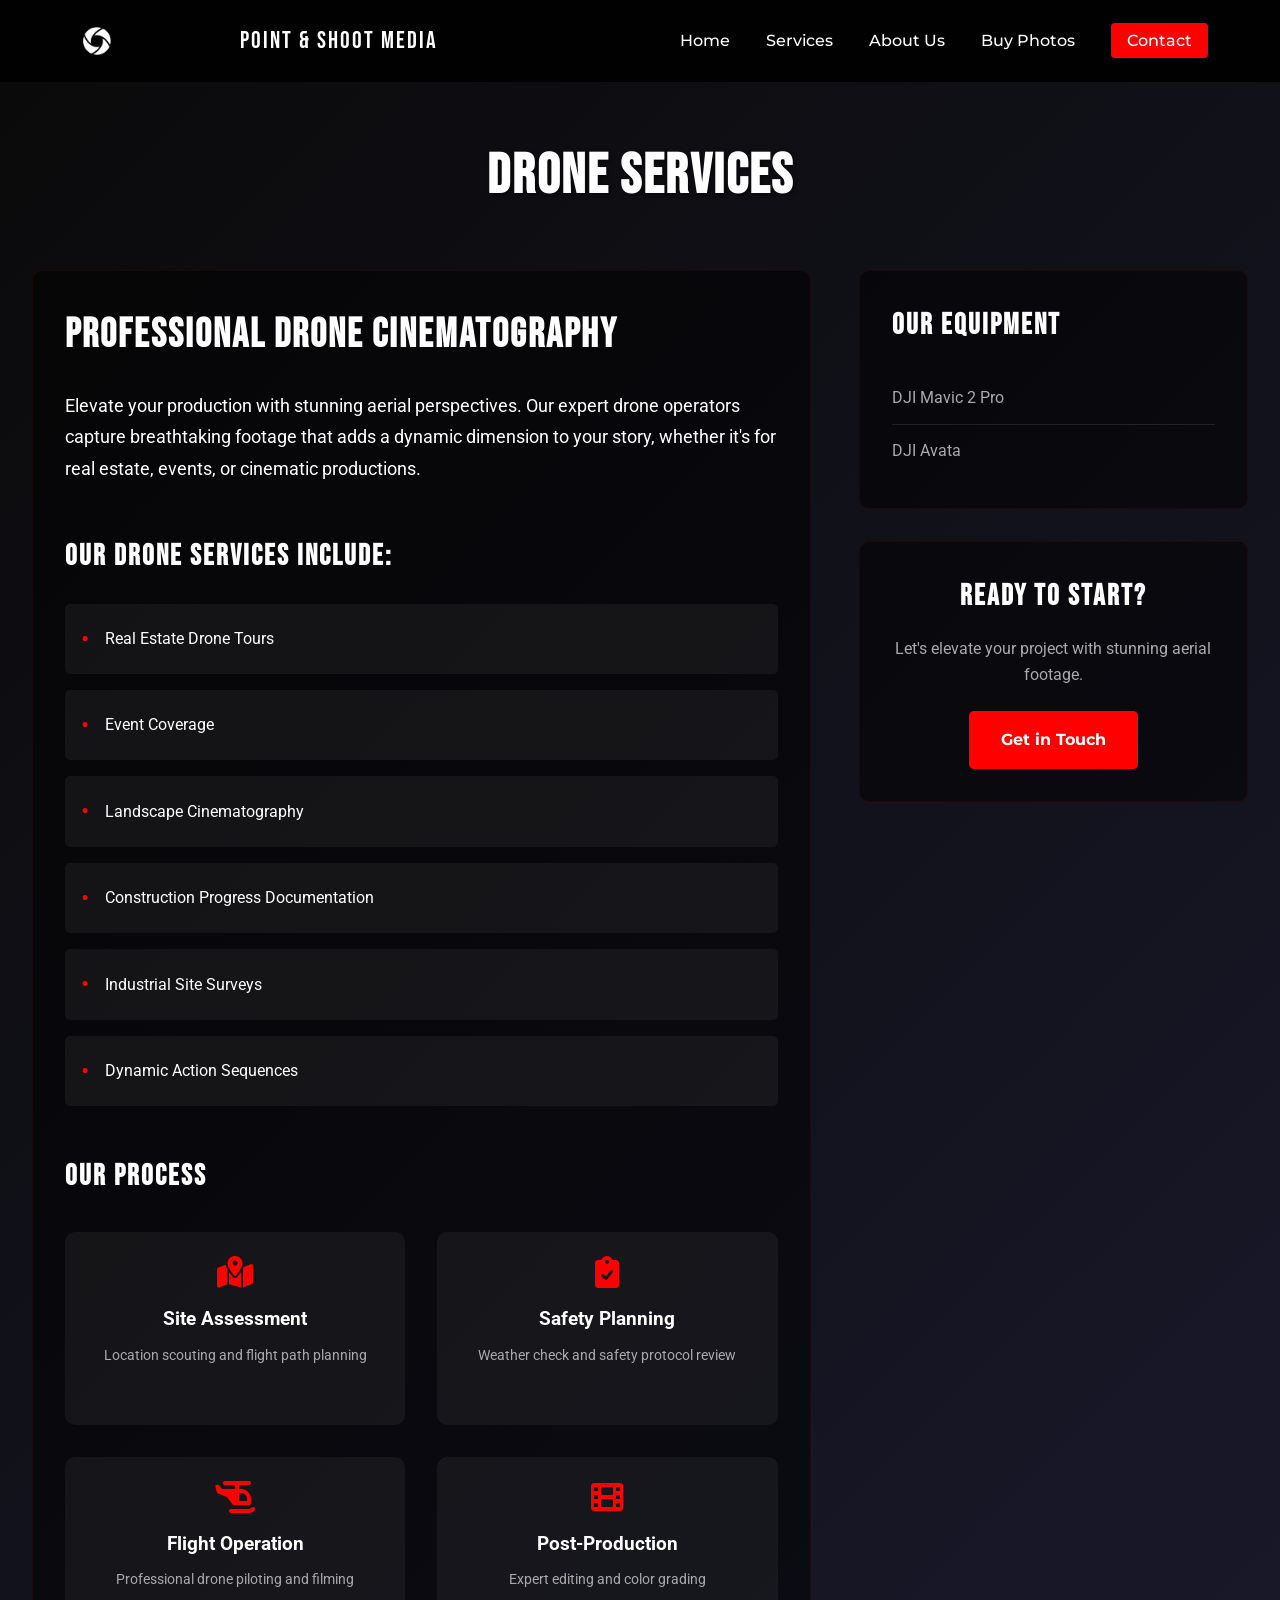
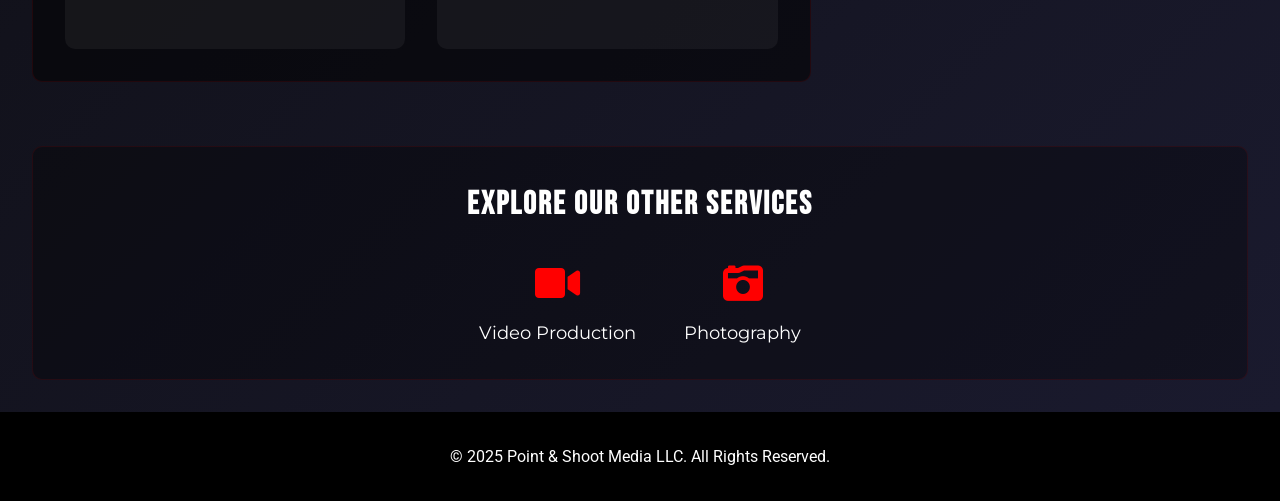
==== commit 8c83e539: "Update drone-services.html" ====
--- a/drone-services.html
+++ b/drone-services.html
@@ -15,8 +15,7 @@
         <div class="nav-container">
             <a href="index.html" class="logo" style="display: flex; align-items: center;"><img src="assets/Branding/ICON ONLY.png" alt="Point & Shoot Media Logo" class="nav-logo" style="height: 50px; margin-right: 15px; filter: brightness(0) invert(1);"></a>
             <div class="logo-text">
-                <span>POINT & SHOOT</span>
-                <span>MEDIA</span>
+                <span>POINT & SHOOT MEDIA</span>
             </div>
             <div class="nav-links">
                 <a href="index.html#home">Home</a>
--- a/styles.css
+++ b/styles.css
@@ -3,6 +3,11 @@
     margin: 0;
     padding: 0;
     box-sizing: border-box;
+}
+
+html {
+    scroll-behavior: smooth;
+    scroll-padding-top: 80px; /* Adjust for navbar height */
 }
 
 :root {
@@ -61,11 +66,45 @@
 }
 
 .logo {
+    text-decoration: none;
+    display: flex;
+    align-items: center;
+}
+
+.nav-logo {
+    height: 50px;
+    filter: brightness(0) invert(1);
+    margin-right: 0;  /* Remove right margin */
+}
+
+.logo-text {
+    display: flex;
+    align-items: center;
+    margin-right: 2rem;
+    margin-left: -5px;  /* Minimal space between logo and text */
+}
+
+.logo-text span {
     font-family: 'Bebas Neue', sans-serif;
-    font-size: 2rem;
-    color: var(--text-color);
-    text-decoration: none;
+    font-size: 1.5rem;
+    color: var(--text-color);
     letter-spacing: 2px;
+    white-space: nowrap;
+    position: relative;
+    left: -35px;  /* Pull text much closer to logo */
+}
+
+.contact-btn {
+    background-color: var(--primary-color);
+    color: var(--text-color);
+    padding: 8px 16px;
+    border-radius: 4px;
+    transition: all 0.3s ease;
+}
+
+.contact-btn:hover {
+    background-color: #cc0000;
+    transform: translateY(-2px);
 }
 
 .nav-links a {
@@ -107,16 +146,27 @@
     overflow: hidden;
 }
 
-#background-video {
+.youtube-background {
+    position: absolute;
+    top: 0;
+    left: 0;
+    width: 100%;
+    height: 100%;
+    pointer-events: none;
+    overflow: hidden;
+    z-index: 1;
+}
+
+.youtube-background iframe {
     position: absolute;
     top: 50%;
     left: 50%;
+    width: 100vw;
+    height: 56.25vw; /* 16:9 aspect ratio */
+    min-height: 100vh;
+    min-width: 177.77vh; /* 16:9 aspect ratio */
     transform: translate(-50%, -50%);
-    min-width: 100%;
-    min-height: 100%;
-    width: auto;
-    height: auto;
-    z-index: 1;
+    pointer-events: none;
 }
 
 .overlay {
@@ -535,6 +585,64 @@
 
 .about-content {
     padding-right: 2rem;
+}
+
+.contact-info {
+    margin: 30px 0;
+}
+
+.contact-item {
+    margin-bottom: 15px;
+    display: flex;
+    align-items: center;
+}
+
+.contact-item i {
+    color: var(--primary-color);
+    margin-right: 10px;
+}
+
+.social-buttons {
+    display: flex;
+    gap: 15px;
+    margin-top: 25px;
+}
+
+.social-btn {
+    display: inline-flex;
+    align-items: center;
+    padding: 8px 16px;
+    color: white;
+    text-decoration: none;
+    border-radius: 4px;
+    font-family: 'Montserrat', sans-serif;
+    font-weight: 500;
+    transition: all 0.3s ease;
+    font-size: 0.9rem;
+}
+
+.social-btn i {
+    margin-right: 8px;
+    font-size: 1rem;
+}
+
+.social-btn span {
+    font-size: 0.8rem;
+    text-transform: uppercase;
+    letter-spacing: 0.5px;
+}
+
+.social-btn.instagram {
+    background: linear-gradient(45deg, #405DE6, #5851DB, #833AB4, #C13584, #E1306C, #FD1D1D);
+}
+
+.social-btn.youtube {
+    background-color: #FF0000;
+}
+
+.social-btn:hover {
+    transform: translateY(-2px);
+    box-shadow: 0 4px 15px rgba(0, 0, 0, 0.3);
 }
 
 .about-image {
@@ -816,25 +924,43 @@
     color: var(--text-color);
 }
 
-.client-logos-grid {
-    display: flex;
-    flex-wrap: nowrap;
-    justify-content: center;
-    align-items: center;
-    gap: 2rem;
-    margin: 0;
-    padding: 2rem;
-    overflow-x: auto;
-    -webkit-overflow-scrolling: touch;
-    scrollbar-width: none;
-    -ms-overflow-style: none;
-    background-color: rgba(0, 0, 0, 0.7);
-    border-top: 1px solid rgba(255, 0, 0, 0.2);
+.client-section-wrapper {
     position: absolute;
     bottom: 0;
     left: 0;
     right: 0;
+    overflow: hidden;
+    background: linear-gradient(90deg, rgba(0,0,0,0.8), rgba(0,0,0,0.4), rgba(0,0,0,0.8));
+    border-top: 1px solid rgba(255, 0, 0, 0.2);
     z-index: 3;
+}
+
+.client-logos-grid {
+    display: inline-flex;
+    align-items: center;
+    gap: 4rem;
+    padding: 2rem;
+    white-space: nowrap;
+    animation: scroll 30s linear infinite;
+}
+
+.client-logos-container {
+    display: flex;
+    width: fit-content;
+}
+
+@keyframes scroll {
+    0% {
+        transform: translateX(0);
+    }
+    100% {
+        transform: translateX(calc(-100% / 2));
+    }
+}
+
+/* Pause animation on hover */
+.client-logos-grid:hover {
+    animation-play-state: paused;
 }
 
 .client-logos-grid::-webkit-scrollbar {
@@ -862,15 +988,21 @@
     transition: filter 0.3s ease;
 }
 
-/* White filter for logos 5 and 6 */
-.client-logo:nth-child(5) img,
-.client-logo:nth-child(6) img {
+.client-logo img {
+    opacity: 0.9;
+    transition: all 0.3s ease;
+    max-width: 100%;
+    height: auto;
+}
+
+/* Apply white filter only to specific logos */
+.client-logo:nth-child(5) img,  /* Proving Grounds */
+.client-logo:nth-child(6) img { /* ZRODelta */
     filter: brightness(0) invert(1);
 }
 
-.client-logo:nth-child(5):hover img,
-.client-logo:nth-child(6):hover img {
-    filter: brightness(0) invert(1);
+.client-logo:hover img {
+    opacity: 1;
     transform: scale(1.05);
 }
 
@@ -1076,6 +1208,19 @@
     border-radius: 5px;
     display: flex;
     align-items: center;
+    transition: all 0.3s ease;
+}
+
+.service-features li:hover {
+    background: rgba(255, 255, 255, 0.08);
+    transform: translateX(5px);
+}
+
+.service-features li::before {
+    content: '•';
+    color: var(--primary-color);
+    font-size: 1.5rem;
+    margin-right: 1rem;
 }
 
 .service-features li::before {
@@ -1750,4 +1895,4 @@
         margin-top: 2rem;
         margin-bottom: 2rem;
     }
-} +} 
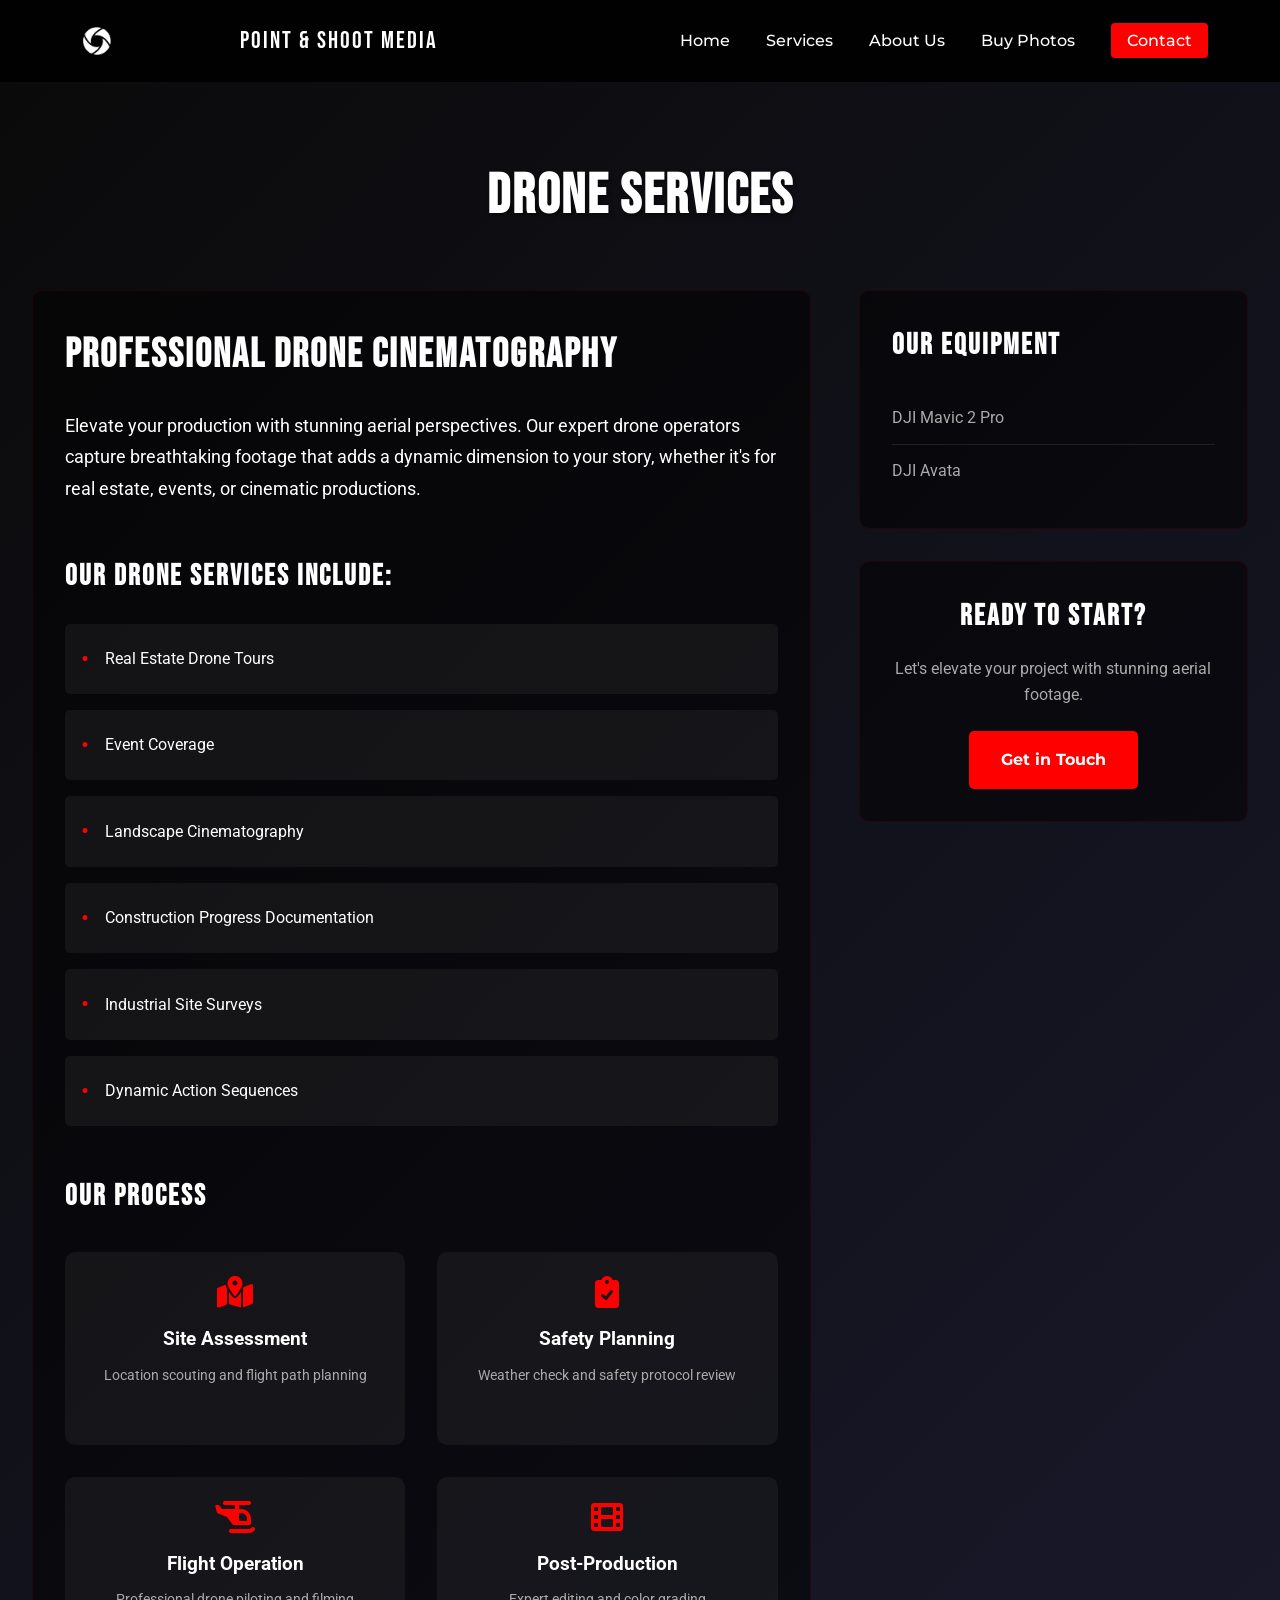
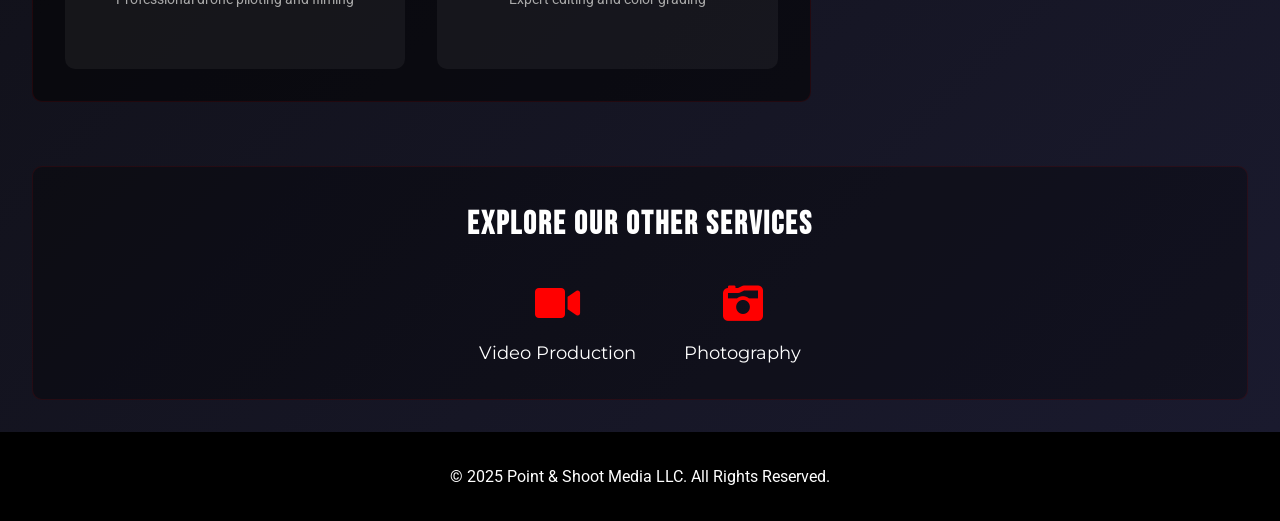
==== commit 686f9144: "Update drone-services.html" ====
--- a/drone-services.html
+++ b/drone-services.html
@@ -17,12 +17,17 @@
             <div class="logo-text">
                 <span>POINT & SHOOT MEDIA</span>
             </div>
-            <div class="nav-links">
+            <div class="nav-links" id="nav-links">
                 <a href="index.html#home">Home</a>
                 <a href="index.html#services">Services</a>
                 <a href="index.html#about">About Us</a>
                 <a href="https://www.clementho.com" target="_blank">Buy Photos</a>
                 <a href="index.html#about" class="contact-btn">Contact</a>
+            </div>
+            <div class="mobile-menu-toggle" id="mobile-menu-toggle">
+                <span></span>
+                <span></span>
+                <span></span>
             </div>
         </div>
     </nav>
--- a/styles.css
+++ b/styles.css
@@ -137,13 +137,21 @@
 .home-section {
     padding: 0;
     position: relative;
-}
-
+    width: 100vw;
+    margin-left: calc(-50vw + 50%);
+    margin-right: calc(-50vw + 50%);
+    overflow: hidden;
+}
+
+/* Fix hero video white line on mobile */
 .video-container {
     position: relative;
     width: 100vw;
     height: 100vh;
     overflow: hidden;
+    margin-left: calc(-50vw + 50%);
+    margin-right: calc(-50vw + 50%);
+    max-width: 100vw;
 }
 
 .youtube-background {
@@ -290,6 +298,7 @@
     backdrop-filter: blur(5px);
     display: flex;
     flex-direction: column;
+    justify-content: space-between;
 }
 
 .service-card::before {
@@ -429,8 +438,9 @@
 }
 
 .learn-more-btn {
-    display: inline-block;
-    padding: 0.8rem 1.5rem;
+    display: block;
+    width: 100%;
+    padding: 1rem;
     background-color: var(--primary-color);
     color: var(--text-color);
     text-decoration: none;
@@ -441,7 +451,8 @@
     position: relative;
     overflow: hidden;
     box-shadow: 0 4px 6px rgba(0, 0, 0, 0.2);
-    margin-top: 1.5rem;
+    margin-top: auto;
+    text-align: center;
 }
 
 .learn-more-btn:hover {
@@ -595,11 +606,16 @@
     margin-bottom: 15px;
     display: flex;
     align-items: center;
+    color: var(--text-color);
 }
 
 .contact-item i {
     color: var(--primary-color);
     margin-right: 10px;
+}
+
+.contact-item span {
+    color: var(--text-color);
 }
 
 .social-buttons {
@@ -633,7 +649,7 @@
 }
 
 .social-btn.instagram {
-    background: linear-gradient(45deg, #405DE6, #5851DB, #833AB4, #C13584, #E1306C, #FD1D1D);
+    background: var(--primary-color);
 }
 
 .social-btn.youtube {
@@ -831,6 +847,79 @@
         width: 280px;
         height: 320px;
     }
+
+    /* Fix hero video white line on mobile */
+    .video-container {
+        margin-left: 0;
+        margin-right: 0;
+        width: 100%;
+        max-width: 100%;
+        overflow: hidden;
+    }
+
+    .home-section {
+        width: 100%;
+        margin-left: 0;
+        margin-right: 0;
+    }
+    
+    .youtube-background iframe {
+        width: 100%;
+        height: 100%;
+        min-width: 100%;
+        min-height: 100%;
+    }
+    
+    /* Fix client logos white gradient background */
+    .client-section-wrapper {
+        background: rgba(0,0,0,0.95);
+    }
+    
+    /* Fix service detail section headers being cut off */
+    .service-detail-section {
+        padding-top: 100px;
+    }
+    
+    .photo-grid-section {
+        padding-top: 100px;
+    }
+    
+    .drone-services-section {
+        padding-top: 100px;
+    }
+    
+    .service-detail-section h1 {
+        font-size: 2.5rem;
+        margin-bottom: 2rem;
+    }
+    
+    .photo-grid {
+        grid-template-columns: 1fr;
+        padding: 0 1rem;
+    }
+    
+    .service-detail-container {
+        padding: 1rem;
+    }
+    
+    .service-main-content {
+        padding: 1.5rem;
+    }
+    
+    .service-main-content h2 {
+        font-size: 2rem;
+        margin-bottom: 1rem;
+    }
+
+    /* Fix team section title cutoff */
+    .team-section {
+        padding-top: 100px;
+    }
+
+    /* Hide "Our Work" section on mobile in video production page */
+    .video-examples {
+        display: none;
+    }
 }
 
 /* Animations */
@@ -924,13 +1013,14 @@
     color: var(--text-color);
 }
 
+/* Fix client logos white gradient background */
 .client-section-wrapper {
     position: absolute;
     bottom: 0;
     left: 0;
     right: 0;
     overflow: hidden;
-    background: linear-gradient(90deg, rgba(0,0,0,0.8), rgba(0,0,0,0.4), rgba(0,0,0,0.8));
+    background: rgba(0,0,0,0.95);
     border-top: 1px solid rgba(255, 0, 0, 0.2);
     z-index: 3;
 }
@@ -1053,12 +1143,13 @@
 
 .bts-track {
     display: flex;
-    gap: 0;
+    gap: 1rem;
     overflow-x: auto;
     scroll-behavior: smooth;
     scrollbar-width: none;
     -ms-overflow-style: none;
     padding: 1rem 0;
+    scroll-snap-type: x mandatory;
     background: #000;
 }
 
@@ -1071,6 +1162,7 @@
     position: relative;
     overflow: hidden;
     aspect-ratio: 4/3;
+    scroll-snap-align: center;
 }
 
 .bts-item img {
@@ -1138,8 +1230,9 @@
 }
 
 /* Service Detail Page Styles */
+/* Fix service detail section headers being cut off */
 .service-detail-section {
-    padding-top: 100px;
+    padding-top: 120px;
     min-height: 100vh;
     background: linear-gradient(135deg, #0a0a0a, #1a1a2e);
     color: var(--text-color);
@@ -1394,17 +1487,87 @@
 }
 
 /* Photo Grid Styles */
+/* Fix YouTube videos being red */
+.portfolio-item iframe,
+.video-item iframe,
+.video-examples iframe {
+    filter: none !important;
+    background: transparent !important;
+}
+
+/* Ensure video thumbnails display properly */
+.video-item {
+    position: relative;
+}
+
+.video-item iframe {
+    filter: none !important;
+    background: transparent !important;
+    z-index: 1;
+}
+
+/* Remove any potential overlays from video examples */
+.video-examples {
+    position: relative;
+}
+
+.video-examples iframe {
+    filter: none !important;
+    background: transparent !important;
+}
+
+/* Ensure no red overlays on video thumbnails */
+.video-grid iframe {
+    filter: none !important;
+    background: transparent !important;
+}
+
+/* Override any potential red backgrounds on video elements */
+.video-item,
+.video-item div,
+.video-examples,
+.video-examples div {
+    background: transparent !important;
+}
+
+.video-item iframe,
+.video-examples iframe,
+.video-grid iframe {
+    filter: none !important;
+    background: transparent !important;
+    border: none !important;
+    box-shadow: none !important;
+}
+
+/* Remove any potential overlays */
+.video-item::before,
+.video-item::after,
+.video-examples::before,
+.video-examples::after {
+    display: none !important;
+}
+
+/* Fix photo services alignment */
 .photo-grid-section {
-    padding: 4rem 2rem;
-    background-color: var(--background-dark);
+    padding-top: 120px;
+    background: linear-gradient(135deg, #0a0a0a, #1a1a2e);
+    color: var(--text-color);
+}
+
+/* Fix drone services header */
+.drone-services-section {
+    padding-top: 120px;
+    background: linear-gradient(135deg, #0a0a0a, #1a1a2e);
+    color: var(--text-color);
 }
 
 .photo-grid {
     display: grid;
-    grid-template-columns: repeat(3, 1fr);
-    gap: 1.5rem;
+    grid-template-columns: repeat(auto-fit, minmax(300px, 1fr));
+    gap: 2rem;
     max-width: 1400px;
     margin: 0 auto;
+    padding: 0 2rem;
 }
 
 .photo-item {
@@ -1776,23 +1939,48 @@
 }
 
 .team-container {
-    max-width: 1400px;
+    max-width: 1700px;
     margin: 0 auto;
-}
-
-.main-team,
+    padding: 0 2rem;
+}
+
+.creative-team,
+.marketing-team,
 .partners-grid {
     display: grid;
     gap: 2rem;
 }
 
-.main-team {
-    grid-template-columns: repeat(2, 1fr);
+.creative-team {
+    grid-template-columns: repeat(4, 1fr);
     margin-bottom: 5rem;
+    gap: 2rem;
+}
+
+.marketing-team {
+    grid-template-columns: repeat(4, 1fr);
+    margin-bottom: 5rem;
+    gap: 2rem;
 }
 
 .partners-grid {
-    grid-template-columns: repeat(3, 1fr);
+    grid-template-columns: repeat(4, 1fr);
+    gap: 2rem;
+}
+
+.marketing-title {
+    margin-top: 4rem;
+    margin-bottom: 3rem;
+    position: relative;
+}
+
+.marketing-title::after {
+    content: '';
+    display: block;
+    width: 100px;
+    height: 2px;
+    background-color: var(--primary-color);
+    margin: 1rem auto;
 }
 
 .partners-title {
@@ -1812,12 +2000,12 @@
 
 .team-member {
     background: rgba(0, 0, 0, 0.3);
-    border-radius: 10px;
+    border-radius: 8px;
     overflow: hidden;
     border: 1px solid rgba(255, 0, 0, 0.05);
     transition: transform 0.3s ease, box-shadow 0.3s ease;
     width: 100%;
-    max-width: 400px;
+    max-width: 380px;
     margin: 0 auto;
 }
 
@@ -1828,7 +2016,7 @@
 
 .member-image {
     width: 100%;
-    aspect-ratio: 1;
+    aspect-ratio: 4/3;
     overflow: hidden;
 }
 
@@ -1839,39 +2027,89 @@
     transition: transform 0.3s ease;
 }
 
+/* Specific positioning for team member photos */
+.team-member:has(img[alt="Logan Moore"]) .member-image img {
+    object-position: top center;
+}
+
+.team-member:has(img[alt="Gio Jennings"]) .member-image img {
+    object-position: center 30%;
+}
+
+.team-member:has(img[alt="Li Shy Sterlying"]) .member-image img {
+    object-position: center 20%;
+}
+
+.team-member:has(img[alt="Jian Chen"]) .member-image img {
+    object-position: center 25%;
+}
+
+.team-member:has(img[alt="Sarah Saldana"]) .member-image img {
+    object-position: center 15%;
+}
+
+.team-member:has(img[alt="Alan Thoun"]) .member-image img {
+    object-position: center 20%;
+}
+
+.team-member:has(img[alt="Linda Nguyen"]) .member-image img {
+    object-position: center 25%;
+}
+
 .team-member:hover .member-image img {
     transform: scale(1.1);
 }
 
 .member-info {
-    padding: 2rem;
-    text-align: center;
+    padding: 1.75rem 1.5rem;
+    text-align: left;
+    display: flex;
+    flex-direction: column;
+    justify-content: flex-start;
+    min-height: 16em;
 }
 
 .member-info h3 {
     font-family: 'Bebas Neue', sans-serif;
-    font-size: 1.8rem;
+    font-size: 1.3rem;
     color: #fff;
-    margin-bottom: 0.5rem;
+    margin-bottom: 0.3rem;
     letter-spacing: 1px;
 }
 
 .member-role {
     color: var(--primary-color);
     font-family: 'Montserrat', sans-serif;
-    font-size: 1rem;
-    margin-bottom: 1rem;
+    font-size: 0.8rem;
+    margin-bottom: 0.75rem;
+    font-weight: 500;
 }
 
 .member-bio {
     color: rgba(255, 255, 255, 0.7);
-    font-size: 0.9rem;
-    line-height: 1.6;
-    margin-bottom: 1.5rem;
-}
-
-@media (max-width: 1200px) {
-    .main-team,
+    font-size: 0.85rem;
+    line-height: 1.5;
+    margin-bottom: 1rem;
+    display: -webkit-box;
+    -webkit-line-clamp: 8;
+    -webkit-box-orient: vertical;
+    overflow: hidden;
+    max-height: 12em;
+    padding: 0;
+    text-align: left;
+}
+
+@media (max-width: 1400px) {
+    .creative-team,
+    .marketing-team,
+    .partners-grid {
+        grid-template-columns: repeat(3, 1fr);
+    }
+}
+
+@media (max-width: 1100px) {
+    .creative-team,
+    .marketing-team,
     .partners-grid {
         grid-template-columns: repeat(2, 1fr);
     }
@@ -1896,3 +2134,421 @@
         margin-bottom: 2rem;
     }
 } 
+
+/* Mobile Menu Styles */
+.mobile-menu-toggle {
+    display: none;
+    flex-direction: column;
+    cursor: pointer;
+    padding: 0.5rem;
+    z-index: 1001;
+}
+
+.mobile-menu-toggle span {
+    width: 25px;
+    height: 3px;
+    background-color: var(--text-color);
+    margin: 3px 0;
+    transition: 0.3s;
+    border-radius: 2px;
+}
+
+.mobile-menu-toggle.active span:nth-child(1) {
+    transform: rotate(-45deg) translate(-5px, 6px);
+}
+
+.mobile-menu-toggle.active span:nth-child(2) {
+    opacity: 0;
+}
+
+.mobile-menu-toggle.active span:nth-child(3) {
+    transform: rotate(45deg) translate(-5px, -6px);
+}
+
+/* Enhanced Mobile Optimizations */
+@media (max-width: 768px) {
+    /* Mobile Menu */
+    .mobile-menu-toggle {
+        display: flex;
+    }
+
+    .nav-links {
+        position: fixed;
+        top: 0;
+        right: -100%;
+        width: 100%;
+        height: 100vh;
+        background-color: rgba(0, 0, 0, 0.95);
+        flex-direction: column;
+        justify-content: center;
+        align-items: center;
+        transition: right 0.3s ease;
+        z-index: 1000;
+        gap: 2rem;
+    }
+
+    .nav-links.active {
+        right: 0;
+    }
+
+    .nav-links a {
+        font-size: 1.2rem;
+        padding: 1rem 2rem;
+        width: auto;
+        text-align: center;
+        border-bottom: 1px solid rgba(255, 255, 255, 0.1);
+    }
+
+    .nav-links a:last-child {
+        border-bottom: none;
+    }
+
+    /* Improved Navigation */
+    .nav-container {
+        flex-direction: row;
+        justify-content: space-between;
+        align-items: center;
+        padding: 0 1rem;
+    }
+
+    .logo-text span {
+        font-size: 1.2rem;
+        left: -25px;
+    }
+
+    /* Improved Hero Section */
+    .hero-content h1 {
+        font-size: 2.5rem;
+        line-height: 1.2;
+        margin-bottom: 1rem;
+    }
+
+    .hero-content {
+        padding: 0 1rem;
+        text-align: center;
+    }
+
+    .cta-button {
+        padding: 1rem 2rem;
+        font-size: 1.1rem;
+        min-height: 48px; /* Better touch target */
+    }
+
+    /* Improved Sections */
+    .section {
+        padding: 3rem 1rem;
+        min-height: auto;
+    }
+
+    .about-container,
+    .contact-container {
+        grid-template-columns: 1fr;
+        gap: 2rem;
+    }
+
+    .about-content {
+        padding-right: 0;
+        text-align: center;
+    }
+
+    /* Improved Service Cards */
+    .services-grid {
+        flex-wrap: wrap;
+        gap: 1rem;
+        justify-content: center;
+    }
+    
+    .service-card {
+        width: 100%;
+        max-width: 320px;
+        height: auto;
+        min-height: 300px;
+        margin: 0 auto;
+    }
+
+    /* Improved Portfolio */
+    .portfolio-item {
+        flex: 0 0 280px;
+        margin: 0 0.5rem;
+    }
+
+    .play-button {
+        width: 50px;
+        height: 50px;
+        min-height: 44px; /* Better touch target */
+    }
+
+    .play-button i {
+        font-size: 1.2rem;
+    }
+
+    .portfolio-container {
+        padding: 0 20px;
+    }
+
+    .portfolio-nav {
+        width: 35px;
+        height: 35px;
+        font-size: 1rem;
+        min-height: 44px; /* Better touch target */
+    }
+
+    /* Improved Contact Form */
+    .contact-form input,
+    .contact-form textarea {
+        padding: 1rem;
+        font-size: 16px; /* Prevents zoom on iOS */
+    }
+
+    .submit-button {
+        padding: 1rem 2rem;
+        min-height: 48px;
+        font-size: 1.1rem;
+    }
+
+    /* Improved Back to Top */
+    #back-to-top {
+        bottom: 20px;
+        right: 20px;
+        width: 45px;
+        height: 45px;
+        min-height: 44px;
+    }
+
+    #back-to-top i {
+        font-size: 1.2rem;
+    }
+
+    /* Improved Client Logos */
+    .client-logos-grid {
+        gap: 1rem;
+        padding: 0 1rem;
+    }
+
+    .client-logo {
+        width: 120px;
+        height: 80px;
+        min-height: 44px;
+    }
+
+    /* Improved Service Detail Pages */
+    .service-detail-section {
+        padding: 2rem 1rem;
+    }
+
+    .service-detail-section h1 {
+        font-size: 2.5rem;
+        line-height: 1.2;
+    }
+
+    .process-steps {
+        grid-template-columns: 1fr;
+        gap: 1.5rem;
+    }
+
+    .service-sidebar {
+        margin-top: 2rem;
+    }
+
+    .service-main-content h2 {
+        font-size: 2rem;
+        line-height: 1.3;
+    }
+
+    /* Improved Photo Grid */
+    .photo-grid {
+        grid-template-columns: repeat(auto-fit, minmax(250px, 1fr));
+        gap: 1rem;
+    }
+
+    .photo-grid-section {
+        padding: 2rem 1rem;
+    }
+
+    /* Improved Awards */
+    .awards-grid {
+        grid-template-columns: 1fr;
+        gap: 1.5rem;
+    }
+
+    .awards-section {
+        padding: 2rem 1rem;
+    }
+
+    .award-item {
+        margin: 0 auto;
+        max-width: 350px;
+    }
+
+    /* Improved Team */
+    .main-team,
+    .partners-grid {
+        grid-template-columns: 1fr;
+        gap: 2rem;
+    }
+
+    .team-section {
+        padding: 2rem 1rem;
+    }
+
+    .main-team {
+        margin-bottom: 3rem;
+    }
+
+    .partners-title {
+        font-size: 2rem;
+        margin-bottom: 2rem;
+    }
+}
+
+/* Extra Small Mobile Devices */
+@media (max-width: 480px) {
+    .nav-links {
+        flex-direction: column;
+        gap: 0.25rem;
+    }
+
+    .nav-links a {
+        width: 100%;
+        text-align: center;
+    }
+
+    .hero-content h1 {
+        font-size: 2rem;
+    }
+
+    .cta-button {
+        padding: 0.875rem 1.5rem;
+        font-size: 1rem;
+    }
+
+    .service-card {
+        max-width: 280px;
+    }
+
+    .portfolio-item {
+        flex: 0 0 250px;
+    }
+
+    .client-logo {
+        width: 100px;
+        height: 70px;
+    }
+
+    .service-detail-section h1 {
+        font-size: 2rem;
+    }
+
+    .photo-grid {
+        grid-template-columns: 1fr;
+    }
+
+    .awards-grid {
+        grid-template-columns: 1fr;
+    }
+
+    .category-section h2 {
+        font-size: 1.8rem;
+    }
+
+    .thumbnail-item {
+        width: 200px;
+        height: 150px;
+    }
+
+    .category-section:nth-child(3) .thumbnail-item,
+    .category-section:nth-child(4) .thumbnail-item {
+        width: 180px;
+        height: 135px;
+    }
+
+    /* Additional mobile fixes for smaller screens */
+    .service-detail-section {
+        padding-top: 90px;
+    }
+    
+    .photo-grid-section {
+        padding-top: 90px;
+    }
+    
+    .drone-services-section {
+        padding-top: 90px;
+    }
+    
+    .service-detail-section h1 {
+        font-size: 2rem;
+        margin-bottom: 1.5rem;
+    }
+    
+    .service-main-content h2 {
+        font-size: 1.5rem;
+    }
+    
+    .photo-grid {
+        gap: 1rem;
+        padding: 0 0.5rem;
+    }
+    
+    .service-detail-container {
+        padding: 0.5rem;
+    }
+    
+    .service-main-content {
+        padding: 1rem;
+    }
+
+    /* Additional team section fixes for smaller screens */
+    .team-section {
+        padding-top: 90px;
+    }
+}
+
+/* Landscape Mobile */
+@media (max-width: 768px) and (orientation: landscape) {
+    .hero-content h1 {
+        font-size: 2rem;
+    }
+
+    .section {
+        padding: 2rem 1rem;
+    }
+
+    .nav-container {
+        flex-direction: row;
+        gap: 0.5rem;
+    }
+
+    .nav-links {
+        flex-direction: row;
+        flex-wrap: wrap;
+    }
+}
+
+/* Touch Device Optimizations */
+@media (hover: none) and (pointer: coarse) {
+    .service-card:hover,
+    .portfolio-item:hover,
+    .award-item:hover,
+    .team-member:hover {
+        transform: none;
+    }
+
+    .nav-links a:hover,
+    .cta-button:hover,
+    .submit-button:hover,
+    .learn-more-btn:hover {
+        background-color: var(--primary-color);
+        color: var(--text-color);
+    }
+
+    /* Larger touch targets for mobile */
+    .nav-links a,
+    .cta-button,
+    .submit-button,
+    .learn-more-btn,
+    .play-button,
+    .portfolio-nav {
+        min-height: 44px;
+        min-width: 44px;
+    }
+} 
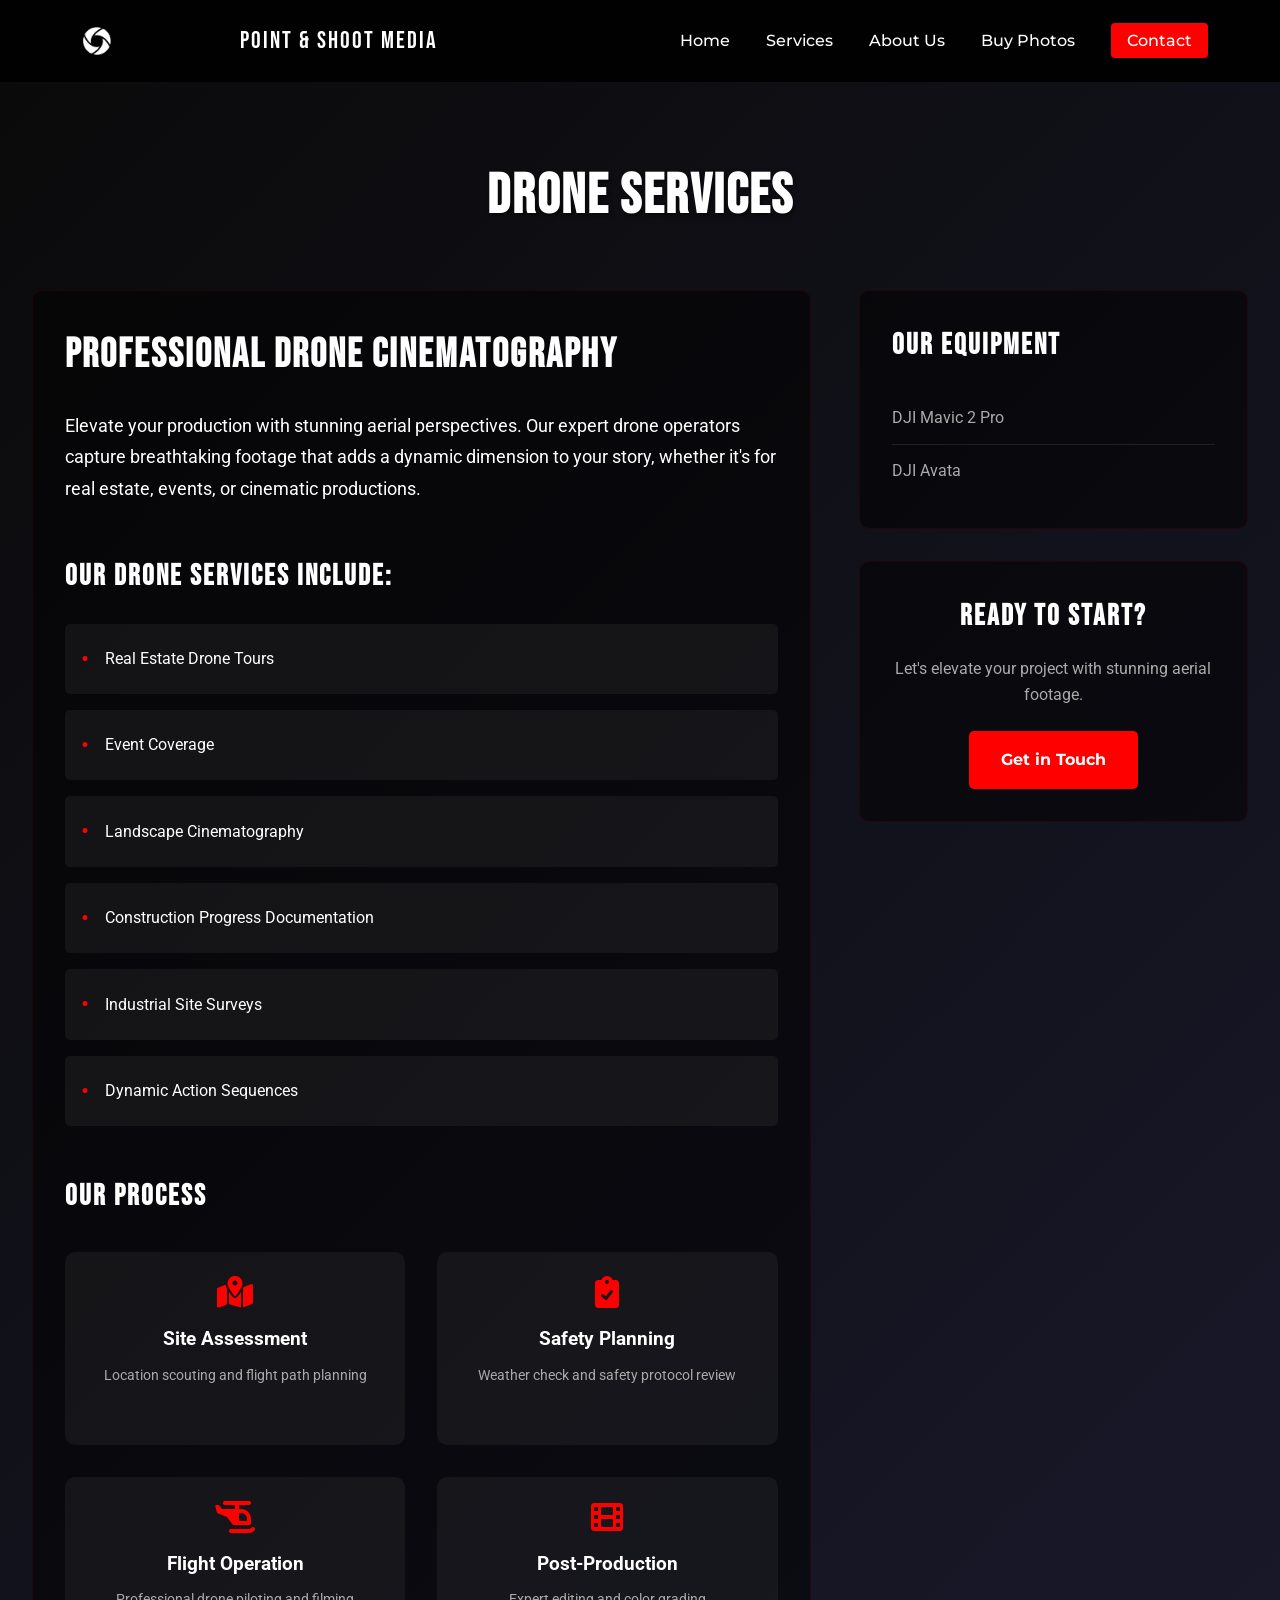
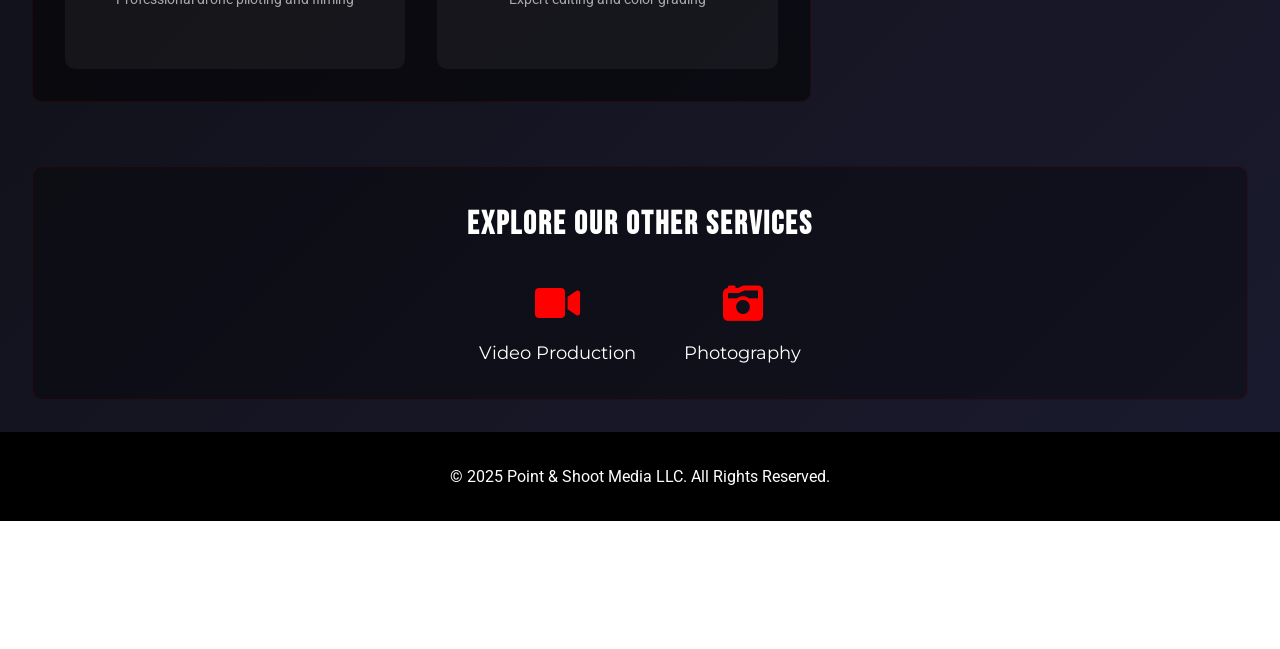
==== commit 11566415: "Update drone-services.html" ====
--- a/drone-services.html
+++ b/drone-services.html
@@ -125,5 +125,29 @@
     </button>
 
     <script src="script.js"></script>
+    
+    <!-- Mobile Bottom Navigation -->
+    <nav class="mobile-bottom-nav">
+        <div class="mobile-nav-item" data-target="home">
+            <i class="fas fa-home"></i>
+            <span>Home</span>
+            </div>
+        <div class="mobile-nav-item active" data-target="services">
+            <i class="fas fa-briefcase"></i>
+            <span>Services</span>
+        </div>
+        <div class="mobile-nav-item" data-target="portfolio">
+            <i class="fas fa-images"></i>
+            <span>Work</span>
+        </div>
+        <div class="mobile-nav-item" data-target="about">
+            <i class="fas fa-user"></i>
+            <span>About</span>
+        </div>
+        <div class="mobile-nav-item" data-target="contact">
+            <i class="fas fa-phone"></i>
+            <span>Contact</span>
+        </div>
+    </nav>
 </body>
 </html> 
